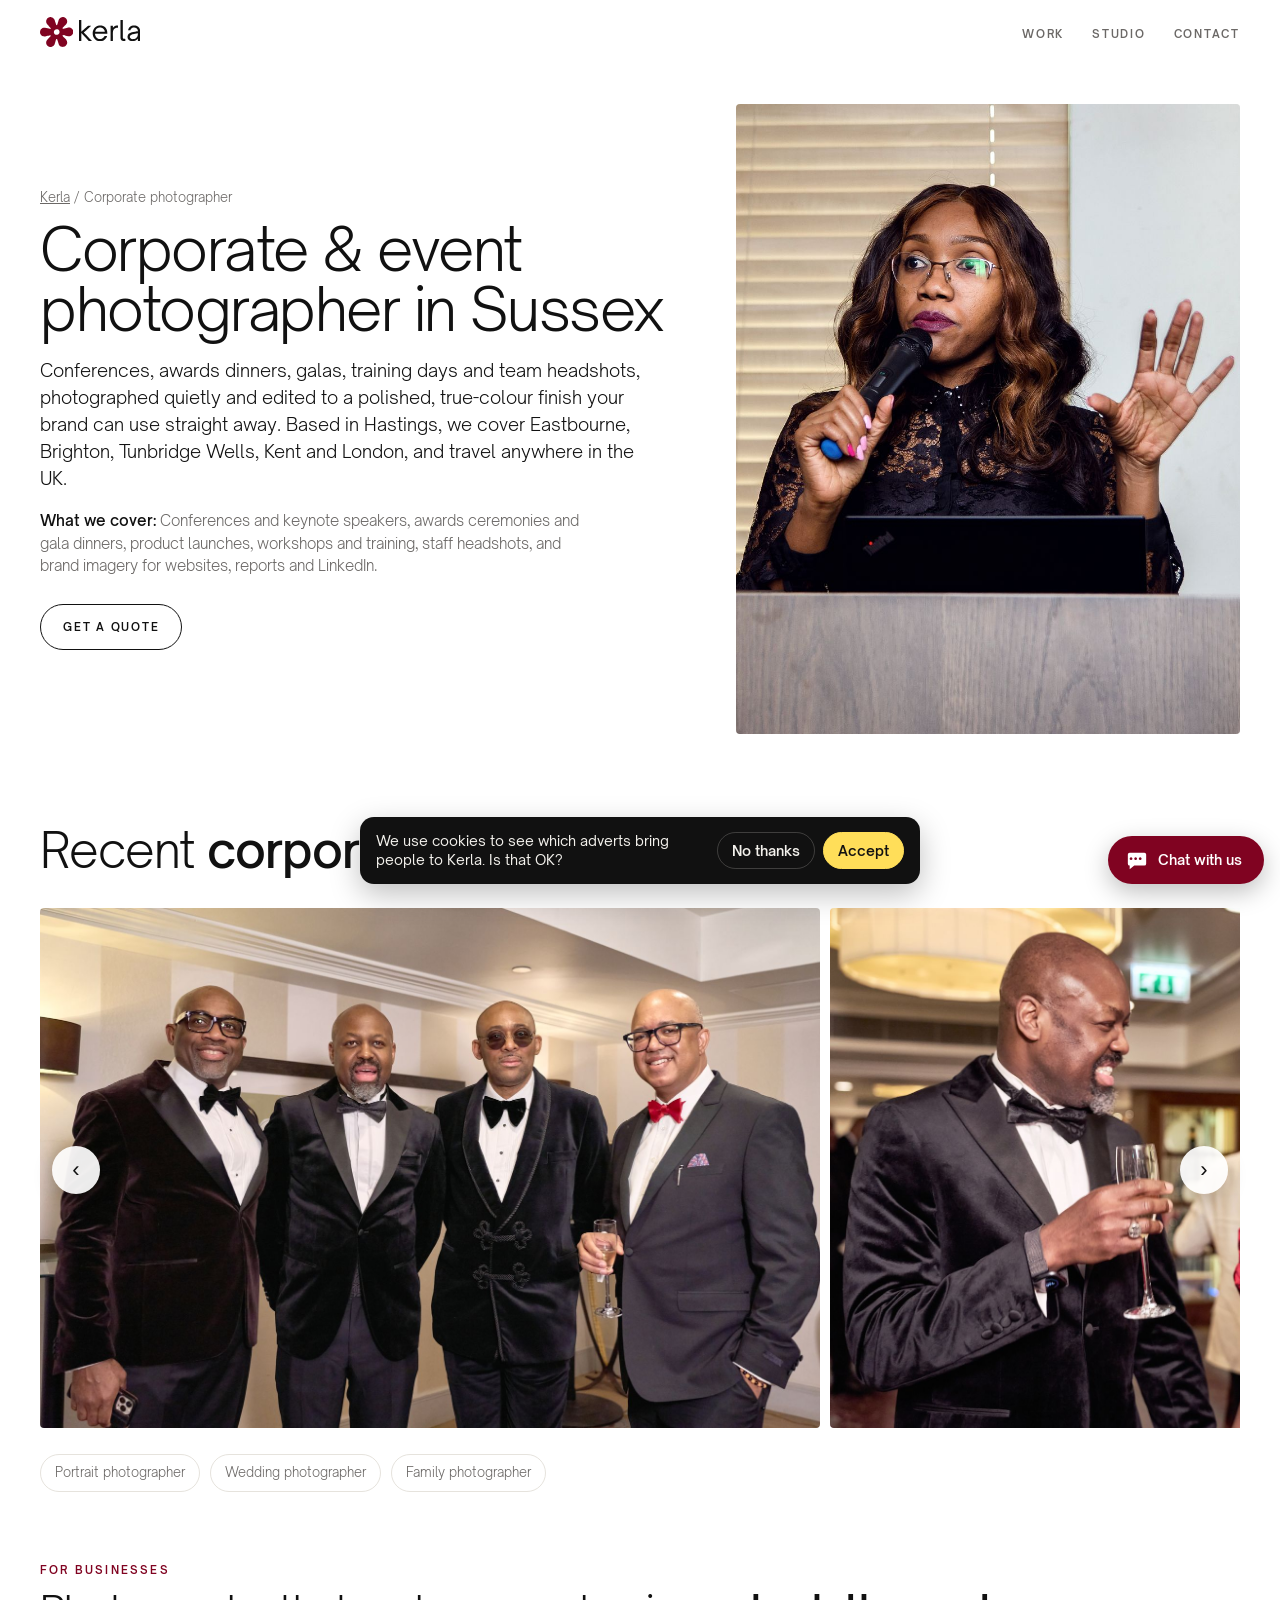
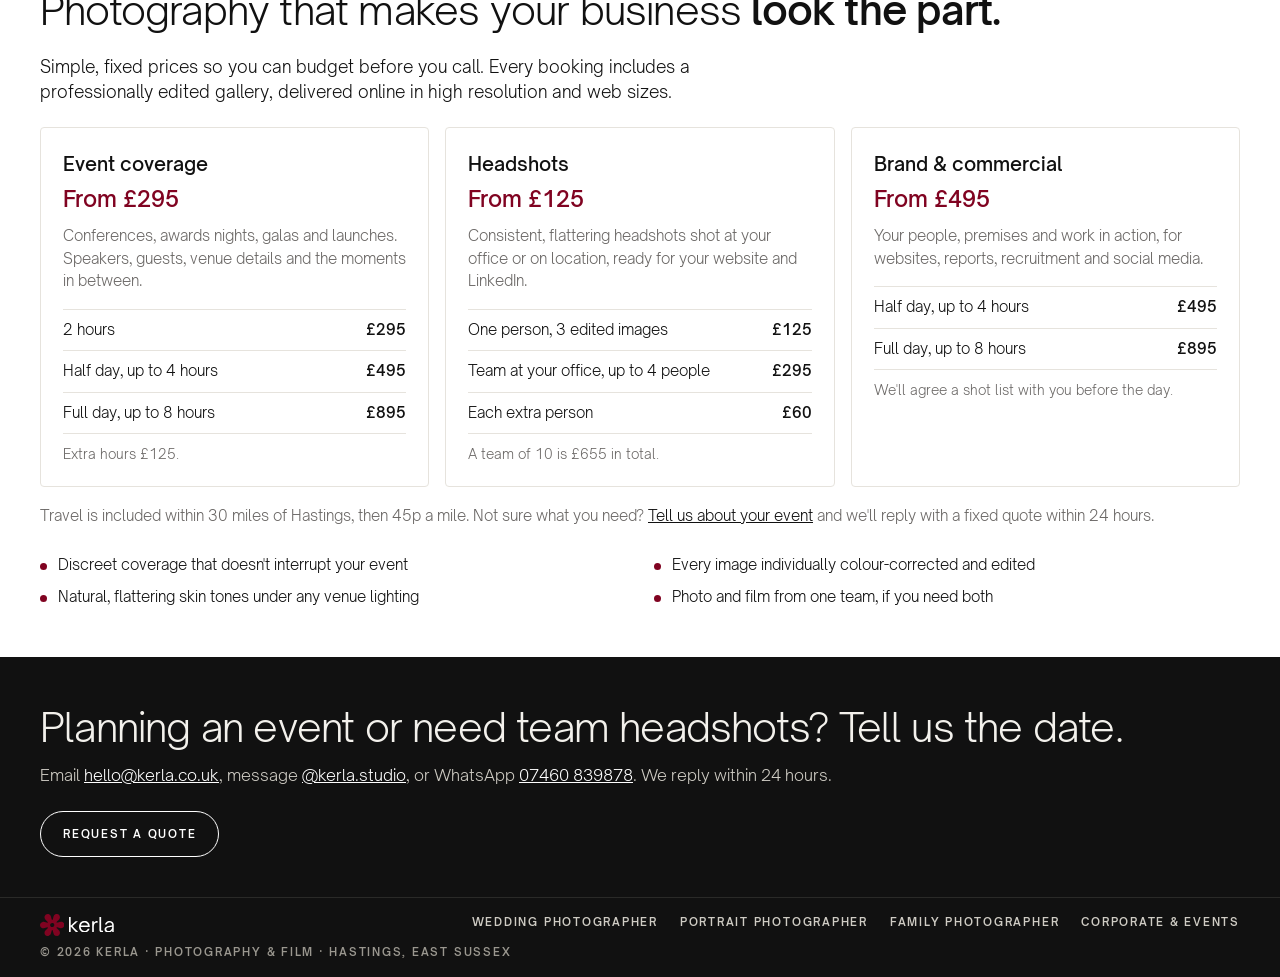
==== corporate-photographer-hastings/index.html @ 30603619 "Corporate pricing: clear tiered prices (events, headshots, brand) based on regional market rates; ch" ====
<!doctype html>
<html lang="en-GB">
<head>
<meta charset="utf-8">
<script src="../assets/track.js?v=3"></script>
<script src="../assets/chat.js?v=4" defer></script>
<meta name="viewport" content="width=device-width,initial-scale=1,viewport-fit=cover">
<title>Corporate &amp; Event Photographer in Hastings, Sussex | Kerla</title>
<meta name="description" content="Corporate and event photography in Hastings and across Sussex, Kent and London: conferences, awards dinners, galas, staff headshots and brand photography, edited to a polished, true-colour finish.">
<link rel="canonical" href="https://kerla.co.uk/corporate-photographer-hastings/">
<link rel="icon" href="../favicon.svg" type="image/svg+xml">
<meta property="og:type" content="website">
<meta property="og:site_name" content="Kerla">
<meta property="og:locale" content="en_GB">
<meta property="og:title" content="Corporate &amp; Event Photographer in Hastings, Sussex | Kerla">
<meta property="og:description" content="Corporate and event photography in Hastings and across Sussex, Kent and London: conferences, awards dinners, galas, staff headshots and brand photography, edited to a polished, true-colour finish.">
<meta property="og:url" content="https://kerla.co.uk/corporate-photographer-hastings/">
<meta property="og:image" content="https://kerla.co.uk/img/corporate-dsc3331.jpg">
<meta name="twitter:card" content="summary_large_image">
<meta name="theme-color" content="#800321">
<link rel="stylesheet" href="../assets/site.css?v=3">
<style>
.svc{padding-block:40px 32px}
.svc .wrap{display:grid;grid-template-columns:minmax(0,1fr) minmax(0,42%);gap:48px;align-items:center}
.svc h1{font-size:clamp(34px,4.6vw,64px);font-weight:300;letter-spacing:-.025em;line-height:1.02;margin:12px 0 18px}
.svc .lead{font-size:18px;max-width:52ch;margin:0 0 18px}
.svc .cover{font-size:15px;color:var(--mute);max-width:56ch;margin:0 0 26px}
.svc .cover b{color:var(--fg);font-weight:500}
.svc .label{color:var(--burgundy)}
.svc .photo{aspect-ratio:4/5;overflow:hidden;border-radius:4px;background:var(--panel)}
.svc .photo img{width:100%;height:100%;object-fit:cover;object-position:50% 25%}
.svc .btn{color:var(--fg)}
.crumbs{font-size:13px;color:var(--mute);margin:0}.crumbs a{color:inherit}
.other{display:flex;gap:10px;flex-wrap:wrap;margin-top:22px}
.other a{font-size:13px;text-decoration:none;border:1px solid var(--rule);border-radius:999px;padding:8px 14px;color:var(--mute)}
.other a:hover{color:var(--fg);border-color:var(--fg)}
.band{background:#111;color:#f3f1ec}
.band .wrap{display:flex;justify-content:space-between;align-items:center;gap:24px;flex-wrap:wrap;padding-block:40px}
.band h2{font-size:clamp(26px,3.4vw,40px);font-weight:300;letter-spacing:-.02em;margin:0}
.band p{margin:6px 0 0;color:#cfccc4}.band a{color:#fff}
.band .btn{color:#fff}.band .btn:hover{background:var(--yellow);color:#111;border-color:var(--yellow)}
.track .ph{cursor:default}
.svc .photo img{object-position:55% 35%}
.offer{padding-block:8px 48px}
.offer .grid{display:grid;grid-template-columns:repeat(3,minmax(0,1fr));gap:16px;margin-top:22px}
.offer .card{border:1px solid var(--rule);border-radius:4px;padding:22px}
.offer .card h3{font-size:19px;font-weight:500;margin:0 0 4px}
.offer .card .from{color:var(--burgundy);font-size:15px;margin:0 0 10px}
.offer .card p{font-size:15px;color:var(--mute);margin:0}
.offer h2{font-size:clamp(26px,3.4vw,40px);font-weight:300;letter-spacing:-.02em;margin:0}
.offer ul.why{margin:26px 0 0;padding:0;list-style:none;display:grid;grid-template-columns:repeat(2,minmax(0,1fr));gap:10px 28px;font-size:15px}
.offer ul.why li{padding-left:18px;position:relative}.offer ul.why li:before{content:"";position:absolute;left:0;top:.6em;width:7px;height:7px;border-radius:50%;background:var(--burgundy)}
 .offer .intro{font-size:17px;max-width:60ch;margin:14px 0 0}
.offer .card{display:flex;flex-direction:column}
.offer .card .from{font-size:22px;font-weight:500}
.offer ul.tiers{list-style:none;margin:16px 0 0;padding:0;border-top:1px solid var(--rule)}
.offer ul.tiers li{display:flex;justify-content:space-between;gap:12px;padding:9px 0;border-bottom:1px solid var(--rule);font-size:15px}
.offer ul.tiers b{font-weight:500;white-space:nowrap}
.offer .card p.note{margin-top:10px;font-size:13.5px}
.offer .travel{font-size:15px;color:var(--mute);margin:18px 0 0}.offer .travel a{color:var(--fg)}
@media (max-width:820px){.offer .grid,.offer ul.why{grid-template-columns:1fr}}
@media (max-width:820px){.svc .wrap{grid-template-columns:1fr;gap:24px}.svc .photo{aspect-ratio:3/2;order:-1}}
</style>
<script type="application/ld+json">{"@context": "https://schema.org", "@graph": [{"@type": "Service", "name": "Corporate and event photography", "serviceType": "Corporate photography", "url": "https://kerla.co.uk/corporate-photographer-hastings/", "description": "Corporate and event photography in Hastings and across Sussex, Kent and London: conferences, awards dinners, galas, staff headshots and brand photography, edited to a polished, true-colour finish.", "provider": {"@type": ["ProfessionalService", "LocalBusiness"], "@id": "https://kerla.co.uk/#business", "name": "Kerla", "url": "https://kerla.co.uk/", "email": "hello@kerla.co.uk", "address": {"@type": "PostalAddress", "addressLocality": "Hastings", "addressRegion": "East Sussex", "addressCountry": "GB"}}, "areaServed": [{"@type": "City", "name": "Hastings"}, {"@type": "City", "name": "Eastbourne"}, {"@type": "City", "name": "Brighton"}, {"@type": "City", "name": "Tunbridge Wells"}, {"@type": "City", "name": "Bexhill-on-Sea"}, {"@type": "City", "name": "Rye"}, {"@type": "City", "name": "Battle"}, {"@type": "City", "name": "Lewes"}, {"@type": "AdministrativeArea", "name": "East Sussex"}, {"@type": "AdministrativeArea", "name": "Kent"}, {"@type": "City", "name": "London"}, {"@type": "Country", "name": "United Kingdom"}], "image": ["https://kerla.co.uk/img/corporate-dsc3331.jpg", "https://kerla.co.uk/img/corporate-dsc00022.jpg", "https://kerla.co.uk/img/corporate-dsc00036.jpg", "https://kerla.co.uk/img/corporate-dsc00040.jpg", "https://kerla.co.uk/img/corporate-dsc00068.jpg", "https://kerla.co.uk/img/corporate-dsc00159.jpg", "https://kerla.co.uk/img/corporate-dsc3415.jpg", "https://kerla.co.uk/img/corporate-dsc3437.jpg", "https://kerla.co.uk/img/corporate-dsc4227.jpg", "https://kerla.co.uk/img/corporate-dsc4281.jpg"], "offers": [{"@type": "Offer", "name": "Professional headshots", "price": "125", "priceCurrency": "GBP"}, {"@type": "Offer", "name": "Event coverage (2 hours)", "price": "295", "priceCurrency": "GBP"}]}, {"@type": "BreadcrumbList", "itemListElement": [{"@type": "ListItem", "position": 1, "name": "Kerla", "item": "https://kerla.co.uk/"}, {"@type": "ListItem", "position": 2, "name": "Corporate photographer", "item": "https://kerla.co.uk/corporate-photographer-hastings/"}]}]}</script>
</head>
<body>
<svg width="0" height="0" style="position:absolute" aria-hidden="true">
  <symbol id="flower" viewBox="470 536 1456 1316"><path fill="currentColor" fill-rule="evenodd" d="M947.6,1844.0C963.2,1842.7 982.3,1839.0 994.5,1834.8C1049.1,1816.1 1091.0,1776.4 1112.0,1723.6C1113.6,1719.5 1127.6,1672.8 1143.0,1619.8C1175.8,1507.2 1175.1,1509.5 1179.1,1504.7C1186.6,1495.6 1201.0,1492.8 1211.6,1498.3C1217.4,1501.2 1220.7,1504.7 1223.3,1510.5C1224.2,1512.7 1238.3,1559.7 1254.4,1615.0C1270.6,1670.3 1285.7,1720.0 1287.9,1725.4C1306.8,1771.6 1344.5,1808.6 1391.8,1827.5C1433.2,1843.9 1481.9,1845.2 1522.9,1830.8C1615.3,1798.4 1668.3,1704.5 1647.4,1610.1C1641.1,1582.0 1627.3,1553.7 1609.2,1532.2C1605.9,1528.2 1570.6,1491.4 1530.8,1450.4C1478.0,1396.0 1457.7,1374.5 1455.7,1370.7C1449.7,1359.5 1453.0,1345.8 1463.5,1337.8C1469.1,1333.6 1476.7,1331.5 1482.7,1332.6C1484.8,1332.9 1530.8,1343.8 1585.0,1356.7C1639.2,1369.5 1688.9,1381.0 1695.5,1382.1C1706.0,1383.9 1710.3,1384.1 1729.5,1383.7C1753.4,1383.1 1762.0,1382.0 1778.5,1376.9C1842.9,1357.2 1892.4,1306.7 1908.9,1243.8C1912.8,1228.9 1913.9,1222.5 1914.9,1207.8C1917.7,1168.8 1907.6,1128.1 1887.2,1095.2C1869.2,1066.2 1841.3,1041.2 1810.8,1026.5C1782.9,1013.1 1747.4,1005.6 1720.4,1007.3C1701.5,1008.6 1686.9,1011.8 1585.9,1037.1C1526.5,1052.0 1480.5,1063.0 1477.9,1063.0C1472.5,1063.0 1465.6,1060.0 1461.2,1055.7C1452.1,1047.0 1450.5,1032.7 1457.4,1022.4C1458.6,1020.7 1473.5,1004.7 1490.5,986.9C1606.0,866.1 1607.3,864.7 1617.7,850.2C1635.0,826.1 1647.4,794.4 1650.9,765.5C1652.3,754.1 1652.3,731.0 1651.0,720.0C1644.6,668.6 1618.5,622.8 1578.6,592.8C1525.2,552.7 1456.4,543.3 1395.0,567.7C1379.1,574.0 1373.4,577.0 1359.0,586.5C1327.5,607.4 1303.6,636.0 1289.1,670.0C1286.8,675.5 1272.5,722.8 1255.2,782.0C1238.7,838.4 1224.5,886.1 1223.8,888.0C1218.8,900.0 1204.6,906.3 1191.5,902.6C1187.2,901.3 1184.6,899.7 1181.1,896.2C1175.4,890.5 1178.8,901.0 1143.6,780.4C1128.5,728.7 1114.8,683.0 1113.2,678.9C1104.9,658.3 1096.8,644.1 1084.0,628.1C1056.6,593.9 1018.7,571.1 974.1,561.9C899.4,546.7 821.9,578.8 778.6,643.0C765.7,662.1 754.7,688.8 749.8,713.0C747.8,723.1 747.5,727.4 747.5,748.0C747.5,768.6 747.8,772.9 749.8,783.0C756.2,814.6 771.1,845.8 790.3,868.0C793.9,872.1 829.3,909.0 869.0,950.0C946.7,1030.1 946.0,1029.3 946.0,1039.6C946.0,1055.2 932.4,1068.4 918.1,1066.7C915.6,1066.4 870.5,1055.9 818.0,1043.5C694.8,1014.3 703.1,1016.0 677.9,1015.3C659.7,1014.8 655.8,1015.0 643.9,1017.0C582.0,1027.2 529.8,1065.9 502.5,1121.7C481.1,1165.3 477.4,1215.8 492.2,1261.9C500.9,1289.0 515.3,1313.0 535.4,1333.8C580.0,1379.9 643.4,1400.0 706.5,1388.0C712.5,1386.8 762.2,1374.7 816.7,1360.9C883.8,1344.1 917.7,1336.0 921.2,1336.0C931.2,1336.0 940.9,1343.2 944.7,1353.3C945.3,1355.1 945.9,1359.3 945.9,1362.6C946.0,1367.5 945.4,1369.8 943.2,1373.9C941.4,1377.4 918.5,1402.0 869.6,1453.1C830.6,1493.9 796.0,1530.3 792.7,1534.0C782.6,1545.5 774.3,1557.9 767.0,1572.5C758.8,1589.1 753.9,1602.8 750.2,1619.9C747.7,1631.7 747.5,1634.1 747.6,1657.0C747.6,1679.7 747.8,1682.4 750.3,1694.1C755.3,1717.8 761.6,1733.8 773.8,1754.4C804.1,1805.3 859.3,1839.3 919.0,1844.0C933.3,1845.1 933.7,1845.1 947.6,1844.0Z M1174.1,1318.9C1126.1,1308.8 1089.4,1271.9 1079.6,1223.7C1073.2,1192.7 1080.1,1159.0 1098.3,1132.0C1109.0,1116.1 1127.8,1099.7 1145.3,1090.9C1191.2,1067.7 1249.1,1076.5 1284.9,1112.1C1306.7,1133.8 1318.1,1157.7 1321.2,1187.8C1322.5,1201.5 1321.3,1215.6 1317.4,1230.0C1305.1,1276.1 1265.7,1311.9 1219.0,1319.5C1205.7,1321.6 1185.9,1321.4 1174.1,1318.9Z"/></symbol>
  <symbol id="lockup-flower" viewBox="426 549 778 701"><path fill="currentColor" fill-rule="evenodd" d="M656.2,1249.4C612.9,1242.4 579.5,1210.0 571.4,1167.3C569.2,1155.2 569.9,1133.8 573.0,1122.5C575.7,1112.6 581.4,1100.2 587.5,1091.1C590.2,1087.0 609.2,1066.4 633.2,1041.3C655.7,1017.8 675.0,997.1 676.1,995.5C681.3,987.2 674.4,974.0 664.8,974.0C663.3,974.0 636.0,980.6 604.3,988.8L546.5,1003.5L528.0,1003.4C510.8,1003.4 508.9,1003.2 500.5,1000.6C470.7,991.6 448.2,972.2 435.4,944.6C423.5,918.6 423.5,886.3 435.5,860.3C449.2,830.6 474.7,810.0 507.9,801.8C514.6,800.1 519.5,799.7 530.0,799.7L543.5,799.7L603.3,813.9C646.9,824.3 664.1,828.0 666.5,827.6C675.7,825.8 681.0,814.3 676.1,806.5C675.1,804.9 656.3,785.0 634.5,762.5C612.6,740.0 592.5,718.6 589.8,715.0C583.4,706.6 575.7,690.8 572.8,680.0C570.8,672.6 570.5,669.2 570.6,654.0C570.6,634.5 571.9,628.0 578.4,613.0C596.3,571.7 643.3,545.6 687.5,552.4C725.4,558.2 755.1,581.7 768.5,616.4C770.4,621.4 778.8,648.9 787.1,677.5C795.4,706.1 802.9,730.8 803.7,732.3C808.1,740.9 822.8,741.1 827.9,732.6C828.9,730.9 836.6,705.9 845.0,677.0C860.9,622.3 863.6,613.8 867.8,605.5C875.3,590.4 891.2,573.4 905.7,564.8C926.2,552.6 948.3,547.6 970.4,549.9C1024.8,555.8 1064.3,601.8 1061.7,656.0C1061.4,662.3 1060.2,671.3 1059.0,676.0C1056.6,686.0 1048.0,704.0 1041.6,712.4C1039.2,715.6 1020.8,735.3 1000.8,756.2C952.4,806.9 954.0,805.1 954.0,810.6C954.0,817.9 957.8,823.3 964.1,825.0C967.5,825.9 974.1,824.5 1025.7,811.6C1057.5,803.6 1087.7,796.6 1092.8,796.0C1126.4,791.9 1163.3,807.6 1183.8,834.9C1215.5,876.9 1211.2,934.7 1173.9,970.5C1159.3,984.5 1144.7,992.6 1125.2,997.6C1116.4,999.9 1114.1,1000.1 1099.5,999.7L1083.5,999.3L1026.1,985.6C983.5,975.4 967.8,972.0 965.2,972.5C960.5,973.4 955.1,978.6 954.0,983.3C952.3,991.1 952.5,991.3 996.3,1036.7C1019.0,1060.1 1039.4,1081.8 1041.7,1084.9C1060.8,1110.0 1066.8,1145.1 1057.4,1175.4C1045.9,1212.1 1016.1,1238.9 977.5,1247.2C974.2,1247.9 965.5,1248.4 958.0,1248.4C946.8,1248.3 942.7,1247.9 934.0,1245.7C901.6,1237.5 875.6,1215.0 863.7,1185.0C862.3,1181.4 853.9,1153.9 845.1,1123.7C836.3,1093.6 828.3,1067.9 827.5,1066.6C822.3,1058.8 807.8,1059.6 803.5,1068.0C802.7,1069.6 794.6,1096.4 785.4,1127.6C768.3,1186.2 765.9,1192.9 757.0,1206.0C742.4,1227.5 717.8,1243.5 691.1,1248.9C681.8,1250.8 666.2,1251.1 656.2,1249.4Z M830.9,964.0C855.8,958.0 874.7,939.2 880.5,914.6C882.4,906.8 882.4,892.2 880.5,884.5C875.4,862.9 858.7,844.6 837.3,837.4C814.9,829.7 788.4,835.3 771.3,851.3C756.8,864.9 749.7,880.9 749.7,900.0C749.6,911.2 751.1,918.0 755.5,927.5C769.0,956.7 799.5,971.5 830.9,964.0Z"/></symbol>
  <symbol id="lockup-text" viewBox="1361 625 1429 494"><path fill="currentColor" fill-rule="evenodd" d="M1829.1,1118.9C1804.2,1116.0 1777.4,1105.9 1755.0,1090.9C1738.7,1080.0 1720.0,1060.3 1708.3,1041.5C1702.9,1033.0 1694.2,1014.0 1690.6,1002.8C1683.6,981.6 1680.9,962.8 1680.8,936.0C1680.7,915.4 1682.1,903.3 1687.1,883.5C1696.8,844.8 1719.5,809.0 1748.5,786.5C1770.8,769.3 1797.8,758.3 1827.5,754.4C1844.8,752.1 1872.1,753.0 1888.5,756.4C1941.1,767.4 1981.3,797.4 2003.8,842.5C2016.2,867.4 2021.5,891.2 2022.7,927.2L2023.3,947.0L1878.7,947.0L1734.0,947.0L1734.6,951.8C1739.5,991.8 1759.9,1029.2 1788.7,1051.0C1820.4,1075.0 1866.7,1078.7 1904.0,1060.0C1924.9,1049.5 1944.7,1029.0 1954.7,1007.3L1958.1,1000.0L1987.1,1000.0L2016.1,1000.0L2015.5,1002.2C2012.2,1013.2 2002.7,1033.1 1995.8,1043.8C1967.0,1087.9 1925.9,1113.4 1874.8,1119.0C1863.6,1120.2 1839.8,1120.1 1829.1,1118.9Z M2584.5,1118.4C2556.4,1114.0 2536.3,1104.5 2519.7,1087.7C2495.7,1063.2 2487.5,1019.1 2500.5,984.4C2509.9,959.3 2533.3,938.6 2567.4,925.0C2581.9,919.3 2605.1,913.9 2670.0,901.4C2706.0,894.5 2735.8,888.5 2736.2,888.1C2737.4,887.0 2735.2,867.2 2733.0,858.4C2723.8,822.5 2692.5,801.0 2649.4,801.0C2620.3,801.0 2595.4,811.7 2578.9,831.3C2572.5,838.9 2565.5,852.0 2563.7,859.8L2562.5,865.0L2535.3,865.0C2512.6,865.0 2508.0,864.8 2508.0,863.6C2508.0,860.1 2513.4,842.2 2516.9,834.1C2531.7,799.7 2558.4,775.1 2595.1,762.1C2643.9,744.7 2707.0,752.6 2743.8,780.7C2767.3,798.6 2781.5,824.0 2788.1,860.0L2790.4,872.5L2790.8,993.2L2791.1,1114.0L2764.1,1114.0L2737.0,1114.0L2736.8,1086.3L2736.5,1058.7L2729.2,1067.8C2713.9,1087.0 2693.1,1102.4 2671.5,1110.5C2662.1,1114.1 2646.5,1117.6 2634.8,1118.9C2621.6,1120.4 2595.5,1120.1 2584.5,1118.4Z M1361.0,869.5L1361.0,625.0L1388.0,625.0L1415.0,625.0L1415.0,762.6C1415.0,848.3 1415.4,900.0 1415.9,899.8C1416.5,899.6 1442.7,876.1 1474.2,847.4C1505.7,818.7 1540.5,787.1 1551.5,777.2L1571.5,759.0L1608.8,759.0C1629.4,759.0 1646.0,759.4 1645.8,759.8C1645.7,760.3 1617.4,785.8 1583.0,816.6C1488.6,901.0 1474.0,914.3 1474.0,915.1C1474.0,915.5 1484.7,927.0 1497.8,940.7C1510.8,954.3 1550.0,995.5 1584.9,1032.0C1619.8,1068.6 1651.7,1102.0 1655.9,1106.2L1663.5,1114.0L1626.0,1113.9L1588.5,1113.9L1546.0,1068.3C1522.6,1043.2 1483.7,1001.5 1459.5,975.6L1415.5,928.6L1415.2,1021.3L1415.0,1114.0L1388.0,1114.0L1361.0,1114.0L1361.0,869.5Z M2099.0,936.5L2099.0,759.0L2126.0,759.0L2153.0,759.0L2153.0,783.0L2153.0,806.9L2165.2,794.7C2186.8,773.0 2207.7,761.4 2235.0,755.9C2240.2,754.9 2250.7,753.7 2258.2,753.3L2272.0,752.7L2272.0,779.8L2272.0,807.0L2259.8,807.0C2245.2,807.0 2229.2,809.0 2219.5,812.1C2190.5,821.1 2169.4,843.6 2159.6,876.0C2153.5,896.3 2153.6,893.7 2153.3,1008.8L2152.9,1114.0L2126.0,1114.0L2099.0,1114.0L2099.0,936.5Z M2399.0,1113.3C2376.9,1111.2 2363.3,1106.1 2352.1,1095.6C2342.5,1086.5 2336.7,1075.0 2332.7,1057.1C2330.6,1047.5 2330.6,1047.3 2330.3,836.2L2330.0,625.0L2357.5,625.0L2385.0,625.0L2385.2,832.8C2385.5,1036.6 2385.5,1040.6 2387.5,1046.0C2388.8,1049.6 2391.1,1053.1 2394.1,1056.2C2400.9,1063.0 2408.0,1065.0 2428.2,1065.7L2444.0,1066.3L2444.0,1090.1L2444.0,1114.0L2423.2,1113.8C2411.8,1113.8 2400.9,1113.5 2399.0,1113.3Z M2638.5,1070.5C2651.5,1068.4 2661.2,1065.5 2670.4,1060.9C2705.6,1043.3 2725.7,1017.0 2733.4,978.5C2735.7,967.0 2737.0,954.0 2737.0,942.7C2737.0,933.8 2736.8,932.9 2735.2,933.4C2734.3,933.7 2706.1,939.3 2672.5,946.0C2630.0,954.4 2607.7,959.2 2599.0,962.0C2564.8,973.0 2549.0,990.7 2549.0,1018.3C2549.0,1042.0 2563.3,1060.1 2588.5,1068.4C2599.8,1072.1 2623.0,1073.1 2638.5,1070.5Z M1963.7,892.2C1960.4,852.8 1929.2,817.4 1887.5,805.6C1873.8,801.8 1863.6,800.7 1847.1,801.3C1823.3,802.2 1806.2,807.4 1788.0,819.5C1763.8,835.5 1747.2,861.2 1740.6,892.8L1739.2,899.0L1851.8,899.0L1964.3,899.0L1963.7,892.2Z"/></symbol>
</svg>
<header class="nav">
  <div class="wrap">
    <a class="wordmark" href="../" aria-label="Kerla home"><span class="mark"><svg class="lk-flower" aria-hidden="true"><use href="#lockup-flower"/></svg><svg class="lk-text" role="img" aria-label="kerla"><use href="#lockup-text"/></svg></span></a>
    <ul>
      <li><a href="../#work">Work</a></li>
      <li><a href="../#studio">Studio</a></li>
      <li><a href="../#contact">Contact</a></li>
    </ul>
  </div>
</header>
<main>
<section class="svc">
  <div class="wrap">
    <div>
      <p class="crumbs"><a href="../">Kerla</a> / Corporate photographer</p>
      <h1>Corporate &amp; event photographer in Sussex</h1>
      <p class="lead">Conferences, awards dinners, galas, training days and team headshots, photographed quietly and edited to a polished, true-colour finish your brand can use straight away. Based in Hastings, we cover Eastbourne, Brighton, Tunbridge Wells, Kent and London, and travel anywhere in the UK.</p>
      <p class="cover"><b>What we cover:</b> Conferences and keynote speakers, awards ceremonies and gala dinners, product launches, workshops and training, staff headshots, and brand imagery for websites, reports and LinkedIn.</p>
      <a class="btn" href="../?shoot=corporate#contact">Get a quote</a>
    </div>
    <div class="photo"><img src="../img/corporate-dsc3331.jpg" alt="A speaker addressing a conference from the lectern" fetchpriority="high" draggable="false"></div>
  </div>
</section>
<section class="work" aria-label="Recent corporate work">
  <div class="wrap">
    <div class="work-head"><h2>Recent <b>corporate work</b></h2></div>
    <div class="strip">
      <div class="track" id="track" tabindex="0">
        <div class="ph"><img src="../img/corporate-dsc00022.jpg" alt="Four guests in black tie at an awards dinner" loading="eager" decoding="async" draggable="false"></div>
        <div class="ph"><img src="../img/corporate-dsc00036.jpg" alt="Guests in conversation over champagne at a gala reception" loading="eager" decoding="async" draggable="false"></div>
        <div class="ph"><img src="../img/corporate-dsc00040.jpg" alt="Two guests in evening wear at a gala dinner" loading="eager" decoding="async" draggable="false"></div>
        <div class="ph"><img src="../img/corporate-dsc00068.jpg" alt="A group portrait of guests at a black-tie dinner" loading="lazy" decoding="async" draggable="false"></div>
        <div class="ph"><img src="../img/corporate-dsc00159.jpg" alt="Guests laughing during the speeches at a gala dinner" loading="lazy" decoding="async" draggable="false"></div>
        <div class="ph"><img src="../img/corporate-dsc3415.jpg" alt="A presenter mid-talk in front of the slides at a conference" loading="lazy" decoding="async" draggable="false"></div>
        <div class="ph"><img src="../img/corporate-dsc3437.jpg" alt="A presenter pointing to the projected slides" loading="lazy" decoding="async" draggable="false"></div>
        <div class="ph"><img src="../img/corporate-dsc4227.jpg" alt="A trainer speaking during a workshop session" loading="lazy" decoding="async" draggable="false"></div>
        <div class="ph"><img src="../img/corporate-dsc4281.jpg" alt="A trainer presenting audit levels at a workshop" loading="lazy" decoding="async" draggable="false"></div>
        <div class="ph"><img src="../img/corporate-dsc3331.jpg" alt="A speaker addressing a conference from the lectern" loading="lazy" decoding="async" draggable="false"></div>
      </div>
      <div class="arrows"><button type="button" id="prev" aria-label="Previous">‹</button><button type="button" id="next" aria-label="Next">›</button></div>
    </div>
    <div class="other"><a href="../portrait-photographer-hastings/">Portrait photographer</a><a href="../wedding-photographer-hastings/">Wedding photographer</a><a href="../family-photographer-hastings/">Family photographer</a></div>
  </div>
</section>
<section class="offer" aria-label="Corporate services and prices">
  <div class="wrap">
    <span class="label" style="color:var(--burgundy)">For businesses</span>
    <h2>Photography that makes your business <b>look the part.</b></h2>
    <p class="intro">Simple, fixed prices so you can budget before you call. Every booking includes a professionally edited gallery, delivered online in high resolution and web sizes.</p>
    <div class="grid">
      <div class="card">
        <h3>Event coverage</h3><p class="from">From £295</p>
        <p>Conferences, awards nights, galas and launches. Speakers, guests, venue details and the moments in between.</p>
        <ul class="tiers"><li><span>2 hours</span><b>£295</b></li><li><span>Half day, up to 4 hours</span><b>£495</b></li><li><span>Full day, up to 8 hours</span><b>£895</b></li></ul>
        <p class="note">Extra hours £125.</p>
      </div>
      <div class="card">
        <h3>Headshots</h3><p class="from">From £125</p>
        <p>Consistent, flattering headshots shot at your office or on location, ready for your website and LinkedIn.</p>
        <ul class="tiers"><li><span>One person, 3 edited images</span><b>£125</b></li><li><span>Team at your office, up to 4 people</span><b>£295</b></li><li><span>Each extra person</span><b>£60</b></li></ul>
        <p class="note">A team of 10 is £655 in total.</p>
      </div>
      <div class="card">
        <h3>Brand &amp; commercial</h3><p class="from">From £495</p>
        <p>Your people, premises and work in action, for websites, reports, recruitment and social media.</p>
        <ul class="tiers"><li><span>Half day, up to 4 hours</span><b>£495</b></li><li><span>Full day, up to 8 hours</span><b>£895</b></li></ul>
        <p class="note">We'll agree a shot list with you before the day.</p>
      </div>
    </div>
    <p class="travel">Travel is included within 30 miles of Hastings, then 45p a mile. Not sure what you need? <a href="../?shoot=corporate#contact">Tell us about your event</a> and we'll reply with a fixed quote within 24 hours.</p>
    <ul class="why">
      <li>Discreet coverage that doesn't interrupt your event</li>
      <li>Every image individually colour-corrected and edited</li>
      <li>Natural, flattering skin tones under any venue lighting</li>
      <li>Photo and film from one team, if you need both</li>
    </ul>
  </div>
</section>
<section class="band">
  <div class="wrap">
    <div><h2>Planning an event or need team headshots? Tell us the date.</h2><p>Email <a href="mailto:hello@kerla.co.uk">hello@kerla.co.uk</a>, message <a href="https://instagram.com/kerla.studio" target="_blank" rel="noopener">@kerla.studio</a>, or WhatsApp <a href="https://wa.me/447460839878" target="_blank" rel="noopener">07460 839878</a>. We reply within 24 hours.</p></div>
    <a class="btn" href="../?shoot=corporate#contact">Request a quote</a>
  </div>
</section>
</main>
<footer class="foot">
  <div class="wrap"><a class="wordmark" href="../" aria-label="Kerla home"><span class="mark"><svg class="lk-flower" aria-hidden="true"><use href="#lockup-flower"/></svg><svg class="lk-text" role="img" aria-label="kerla"><use href="#lockup-text"/></svg></span></a><nav class="foot-links" aria-label="Services"><a href="../wedding-photographer-hastings/">Wedding photographer</a><a href="../corporate-photographer-hastings/">Portrait photographer</a><a href="../family-photographer-hastings/">Family photographer</a><a href="../corporate-photographer-hastings/">Corporate &amp; events</a></nav><span>© 2026 Kerla · Photography &amp; film · Hastings, East Sussex</span></div>
</footer>
<script>
const isImg=t=>t&&(t.tagName==="IMG"||(t.closest&&t.closest(".ph,.photo")));
document.addEventListener("contextmenu",e=>{if(isImg(e.target))e.preventDefault()});
document.addEventListener("dragstart",e=>{if(e.target.tagName==="IMG")e.preventDefault()});
document.querySelectorAll("img").forEach(i=>i.setAttribute("draggable","false"));
const track=document.getElementById("track");
document.getElementById("next").onclick=()=>{const m=track.scrollWidth-track.clientWidth;track.scrollTo({left:track.scrollLeft>=m-4?0:track.scrollLeft+track.clientWidth*.7,behavior:"smooth"})};
document.getElementById("prev").onclick=()=>{track.scrollBy({left:-track.clientWidth*.7,behavior:"smooth"})};
const nav=document.querySelector(".nav");addEventListener("scroll",()=>nav.classList.toggle("tight",scrollY>40),{passive:true});
</script>
</body>
</html>
---- assets/site.css ----
@font-face{font-family:"Open Sauce One";font-style:normal;font-weight:300;font-display:swap;src:url([data-uri]) format("woff2")}
@font-face{font-family:"Open Sauce One";font-style:normal;font-weight:400;font-display:swap;src:url([data-uri]) format("woff2")}
@font-face{font-family:"Open Sauce One";font-style:normal;font-weight:500;font-display:swap;src:url([data-uri]) format("woff2")}
@font-face{font-family:"Open Sauce One";font-style:normal;font-weight:600;font-display:swap;src:url([data-uri]) format("woff2")}
/* Layout: four short screens — a full-bleed hero slider, a filmstrip work slider with category tabs,
   a yellow studio band, a burgundy contact band. Brand: lowercase kerla wordmark with the flower mark,
   burgundy #800321 + butter yellow #FFDE59 from the business card; Open Sauce One is embedded for all text. */
:root{
  --bg:#ffffff; --fg:#111111; --mute:#6b6866; --rule:#e6e3dd;
  --burgundy:#800321; --burgundy-ink:#fbeef0; --yellow:#ffde59; --yellow-ink:#111111;
  --panel:#f6f4ef;
  --sans:"Open Sauce One","Open Sauce","Helvetica Neue",Arial,sans-serif;
  --wide:"Open Sauce One","Helvetica Neue",Arial,sans-serif;
}
@media (prefers-color-scheme:dark){:root:not([data-theme="light"]){--bg:#111110;--fg:#f3f1ec;--mute:#a09c95;--rule:#2a2927;--panel:#1a1917;--burgundy:#6e0a22;color-scheme:dark}}
:root[data-theme="dark"]{--bg:#111110;--fg:#f3f1ec;--mute:#a09c95;--rule:#2a2927;--panel:#1a1917;--burgundy:#6e0a22;color-scheme:dark}
*{box-sizing:border-box}
html{scroll-behavior:smooth}
@media (prefers-reduced-motion:reduce){html{scroll-behavior:auto}*,*::before,*::after{animation:none!important;transition:none!important}}
body{margin:0;background:var(--bg);color:var(--fg);font-family:var(--sans);font-size:16px;line-height:1.5;font-weight:300;-webkit-font-smoothing:antialiased}
img{max-width:100%;display:block}
a{color:inherit}
h1,h2,h3{margin:0;font-weight:400;text-wrap:balance}
.wrap{max-width:1240px;margin:0 auto;padding-left:max(20px,env(safe-area-inset-left,0px));padding-right:max(20px,env(safe-area-inset-right,0px))}
.label{font-family:var(--wide);font-size:11px;letter-spacing:.2em;text-transform:uppercase;font-weight:600}
.btn{display:inline-flex;align-items:center;gap:10px;font-family:var(--wide);font-size:11px;letter-spacing:.16em;text-transform:uppercase;font-weight:600;text-decoration:none;padding:14px 22px;border:1px solid currentColor;border-radius:999px;transition:background .25s,color .25s,border-color .25s}
.btn:hover{background:var(--fg);color:var(--bg);border-color:var(--fg)}
:focus-visible{outline:2px solid var(--burgundy);outline-offset:3px}
.flower{width:1em;height:1em;flex:none}

/* nav */
.nav{position:sticky;top:env(safe-area-inset-top,0px);z-index:20;background:color-mix(in srgb,var(--bg) 86%,transparent);backdrop-filter:blur(12px);-webkit-backdrop-filter:blur(12px)}
.nav .wrap{display:flex;align-items:center;justify-content:space-between;gap:16px;height:64px;transition:height .35s ease}
.nav.tight .wrap{height:52px}
.nav.tight .wordmark{--lk:24px}
.nav{transition:box-shadow .35s}
.nav.tight{box-shadow:0 1px 0 var(--rule)}
.wordmark{display:inline-flex;align-items:center;text-decoration:none;line-height:0;color:var(--fg);--lk:30px}
.wordmark .mark{display:inline-flex;align-items:center;gap:calc(var(--lk)*.2)}
.wordmark .lk-flower{height:var(--lk);width:calc(var(--lk)*778/701);color:var(--burgundy);transform-origin:50% 50%;display:block}
.wordmark .lk-text{height:calc(var(--lk)*.705);width:calc(var(--lk)*.705*1429/494);position:relative;top:calc(var(--lk)*-.04);display:block}
.wordmark:hover .lk-flower{animation:spin 1.6s cubic-bezier(.65,0,.35,1) 1}
body.intro .nav .lk-flower{animation:spin-in 2.5s cubic-bezier(.22,.9,.3,1) both}
@keyframes spin{to{transform:rotate(360deg)}}
@keyframes spin-in{from{transform:rotate(-720deg) scale(.4);opacity:0}60%{opacity:1}to{transform:rotate(0) scale(1);opacity:1}}
.nav ul{list-style:none;margin:0;padding:0;display:flex;gap:28px}
.nav li a{font-family:var(--wide);font-size:11px;letter-spacing:.16em;text-transform:uppercase;font-weight:600;text-decoration:none;color:var(--mute);transition:color .2s}
.nav li a:hover{color:var(--burgundy)}
@media (max-width:560px){.nav ul{gap:16px}}

/* hero slider */
.hero{position:relative;height:min(82svh,760px);min-height:460px;overflow:hidden;background:#111;color:#fff}
.hero .slide{position:absolute;inset:0;opacity:0;transition:opacity 1.4s ease}
.hero .slide img{width:100%;height:100%;object-fit:cover;object-position:50% 14%;transform:scale(1.06)}
.hero .slide.on{opacity:1}
.hero .slide.on img{animation:kb 7.5s ease-out forwards}
@keyframes kb{from{transform:scale(1.06)}to{transform:scale(1)}}
.hero::after{content:"";position:absolute;inset:0;background:linear-gradient(to top,rgba(0,0,0,.62),rgba(0,0,0,.08) 55%,rgba(0,0,0,.18))}
.hero .wrap{position:relative;z-index:2;height:100%;display:flex;flex-direction:column;justify-content:flex-end;padding-bottom:44px}
.hero .label{color:var(--yellow)}
.hero .rise{opacity:1;transform:none}
body.intro .hero .rise{animation:rise .9s cubic-bezier(.2,.8,.2,1) both;animation-delay:var(--d,0s)}
@keyframes rise{from{opacity:0;transform:translateY(28px)}to{opacity:1;transform:none}}
.hero .tagline{font-size:clamp(40px,7.4vw,96px);font-weight:300;letter-spacing:-.025em;line-height:.98;margin:14px 0 22px;max-width:14ch}
.hero .tagline b{font-weight:500}
.hero-row{display:flex;justify-content:space-between;align-items:flex-end;gap:24px;flex-wrap:wrap}
.hero p{margin:0;max-width:44ch;font-size:17px;color:#eee}
.dots{display:flex;gap:8px}
.dots button{width:28px;height:3px;border:0;padding:0;background:rgba(255,255,255,.35);cursor:pointer;border-radius:2px;transition:background .3s}
.dots button{position:relative;overflow:hidden}
.dots button::after{content:"";position:absolute;inset:0;background:var(--yellow);transform:scaleX(0);transform-origin:left}
.dots button[aria-current="true"]::after{animation:fill 6.5s linear forwards}
@keyframes fill{to{transform:scaleX(1)}}
.hero .btn{color:#fff}
.hero .btn:hover{background:var(--yellow);color:#111;border-color:var(--yellow)}

/* scroll reveals (JS adds .js; without it everything is simply visible) */
.js .reveal{opacity:0;transform:translateY(24px);transition:opacity .8s cubic-bezier(.2,.8,.2,1),transform .8s cubic-bezier(.2,.8,.2,1)}
.js .reveal.in{opacity:1;transform:none}
.js .services li{opacity:0;transform:translateY(10px);transition:opacity .6s ease,transform .6s ease}
.js .services li .flower{transform:scale(0) rotate(-90deg);transition:transform .7s cubic-bezier(.34,1.56,.64,1)}
.js .services.in li{opacity:1;transform:none}
.js .services.in li .flower{transform:none}
.js .services.in li:nth-child(1){transition-delay:.05s}.js .services.in li:nth-child(2){transition-delay:.12s}.js .services.in li:nth-child(3){transition-delay:.19s}.js .services.in li:nth-child(4){transition-delay:.26s}.js .services.in li:nth-child(5){transition-delay:.33s}.js .services.in li:nth-child(6){transition-delay:.4s}
.js .services.in li:nth-child(1) .flower{transition-delay:.15s}.js .services.in li:nth-child(2) .flower{transition-delay:.22s}.js .services.in li:nth-child(3) .flower{transition-delay:.29s}.js .services.in li:nth-child(4) .flower{transition-delay:.36s}.js .services.in li:nth-child(5) .flower{transition-delay:.43s}.js .services.in li:nth-child(6) .flower{transition-delay:.5s}
.js .studio .photo img{transform:scale(1.08);transition:transform 1.6s cubic-bezier(.2,.8,.2,1)}
.js .studio.in .photo img{transform:none}
h2 .ul{position:relative;display:inline-block}
h2 .ul::after{content:"";position:absolute;left:0;right:0;bottom:.04em;height:.08em;background:var(--yellow);transform:scaleX(0);transform-origin:left;transition:transform .9s cubic-bezier(.2,.8,.2,1) .35s}
.reveal.in h2 .ul::after,.in h2 .ul::after{transform:scaleX(1)}
.btn{position:relative;overflow:hidden;isolation:isolate}
.btn::before{content:"";position:absolute;inset:0;background:currentColor;opacity:.12;transform:translateX(-101%);transition:transform .45s cubic-bezier(.2,.8,.2,1);z-index:-1}
.btn:hover::before{transform:none}
/* hero: split layout on wide screens so portrait photos are not cropped */
@media (min-width:860px){
  .hero{display:grid;grid-template-columns:minmax(0,1fr) minmax(0,46%);background:var(--bg);color:var(--fg);height:min(82svh,760px);min-height:520px}
  .hero::after{display:none}
  .hero-media{position:relative;overflow:hidden;background:#111;grid-column:2;grid-row:1;height:100%}
  .hero-media .slide img{object-position:50% 20%}
  .hero .wrap{grid-column:1;grid-row:1;width:100%;max-width:none;margin:0;padding-left:max(20px,env(safe-area-inset-left,0px),calc((100vw - 1240px)/2 + 20px));padding-right:40px;padding-bottom:0;justify-content:center;gap:0}
  .hero .label{color:var(--burgundy)}
  .hero .tagline{font-size:clamp(44px,5.2vw,84px);max-width:12ch;margin:14px 0 26px}
  .hero p{color:var(--mute)}
  .hero-row{flex-direction:column;align-items:flex-start;gap:26px}
  .hero .btn{color:var(--fg)}
  .hero .btn:hover{background:var(--fg);color:var(--bg);border-color:var(--fg)}
  .dots button{background:var(--rule)}
  .dots button::after{background:var(--burgundy)}
}
@media (max-width:859px){
  .hero-media{position:absolute;inset:0}
}
/* image protection: no drag, no long-press save, no selection */
img{-webkit-user-drag:none;user-drag:none;-webkit-user-select:none;user-select:none;-webkit-touch-callout:none}
.hero-media img,.studio .photo img,.track .ph img{pointer-events:none}
.lb-stage img{-webkit-touch-callout:none}
/* work filmstrip */
.work{padding-block:48px 56px}
.work-head{display:flex;align-items:flex-end;justify-content:space-between;gap:20px;flex-wrap:wrap;margin-bottom:22px}
.work-head h2{font-size:clamp(30px,4vw,48px);font-weight:300;letter-spacing:-.02em}
.work-head h2 b{font-weight:500}
.tabs{display:flex;gap:6px;flex-wrap:wrap}
.tabs button{font-family:var(--wide);font-size:11px;letter-spacing:.16em;text-transform:uppercase;font-weight:600;background:none;border:1px solid var(--rule);color:var(--mute);border-radius:999px;padding:10px 16px;cursor:pointer;transition:all .25s}
.tabs button:hover{color:var(--fg);border-color:var(--fg)}
.tabs button[aria-selected="true"]{background:var(--burgundy);border-color:var(--burgundy);color:#fff}
.strip{position:relative}
.track{display:flex;gap:10px;overflow-x:auto;scroll-snap-type:x mandatory;scrollbar-width:none;-ms-overflow-style:none;padding-bottom:4px;cursor:grab}
.track::-webkit-scrollbar{display:none}
.track.drag{cursor:grabbing;scroll-snap-type:none}
.track .ph{flex:none;height:min(58vh,520px);scroll-snap-align:start;overflow:hidden;background:var(--panel);border:0;padding:0;cursor:zoom-in;border-radius:4px;animation:fadein .6s ease both}
.track .ph img{height:100%;width:auto;display:block;transition:transform 1.2s ease}
.track .ph:hover img{transform:scale(1.04)}
@keyframes fadein{from{opacity:0;transform:translateX(16px)}to{opacity:1;transform:none}}
@media (max-width:640px){.track .ph{height:min(62vh,440px)}}
.arrows{position:absolute;inset:0;pointer-events:none;display:flex;justify-content:space-between;align-items:center}
.arrows button{pointer-events:auto;width:48px;height:48px;border-radius:50%;border:0;background:rgba(255,255,255,.92);color:#111;font-size:22px;line-height:1;cursor:pointer;margin:0 12px;box-shadow:0 6px 20px rgba(0,0,0,.18);transition:transform .2s,background .2s;display:grid;place-items:center}
.arrows button:hover{background:var(--yellow);transform:scale(1.06)}
.progress{height:2px;background:var(--rule);margin-top:18px;position:relative;overflow:hidden;border-radius:2px}
.progress i{position:absolute;left:0;top:0;bottom:0;background:var(--burgundy);width:0;transition:width .3s ease}

/* studio band */
.studio{background:var(--yellow);color:var(--yellow-ink)}
.studio .wrap{display:grid;grid-template-columns:1fr 1fr;gap:48px;align-items:center;padding-block:56px}
.studio .photo{aspect-ratio:4/3;overflow:hidden;border-radius:4px;max-width:100%;background:#e9c94a}
.studio .photo img{width:100%;height:100%;object-fit:cover}
.studio h2{font-size:clamp(30px,4vw,52px);font-weight:300;letter-spacing:-.02em;margin:10px 0 16px}
.studio h2 b{font-weight:500}
.studio p{margin:0 0 22px;max-width:56ch;font-size:17px}
.services{list-style:none;margin:0;padding:0;display:grid;grid-template-columns:repeat(3,1fr);gap:14px 24px;border-top:1px solid rgba(0,0,0,.14);padding-top:22px}
.services li{display:flex;gap:10px;align-items:baseline;font-size:16px;font-weight:400;min-width:0}
.services .flower{color:var(--burgundy);font-size:.7em;position:relative;top:.05em}
@media (max-width:860px){.studio .wrap{grid-template-columns:1fr;gap:28px}.studio .photo{aspect-ratio:3/2}.services{grid-template-columns:1fr 1fr}}
@media (max-width:460px){.services{grid-template-columns:1fr}}

/* contact band */
.contact{background:#111;color:#f3f1ec}
.contact .wrap{display:grid;grid-template-columns:1fr 1fr;gap:48px;padding-block:60px;align-items:start}
.contact .label{color:var(--yellow)}
.contact h2{font-size:clamp(40px,6vw,80px);font-weight:300;letter-spacing:-.03em;line-height:1;margin:12px 0 24px}
.contact h2 b{font-weight:500}
.contact p{margin:0;max-width:40ch;font-size:17px;color:#cfccc4}
.links{display:grid;gap:16px;margin-top:28px}
.links a,.links span{font-size:clamp(20px,2.6vw,30px);font-weight:400;text-decoration:none;display:inline-flex;align-items:center;gap:14px;flex-wrap:wrap}
.links a:hover{color:var(--yellow)}
.links small{font-family:var(--wide);font-size:11px;letter-spacing:.16em;text-transform:uppercase;font-weight:600;color:#8d8a82;display:block;margin-bottom:4px}
.copy{background:none;border:1px solid #444;color:#cfccc4;font-family:var(--wide);font-size:10px;letter-spacing:.14em;text-transform:uppercase;font-weight:600;padding:6px 10px;border-radius:999px;cursor:pointer}
.copy:hover{background:var(--yellow);color:#111;border-color:var(--yellow)}
.contact form{display:grid;gap:14px}
.contact label{display:grid;gap:6px;font-family:var(--wide);font-size:11px;letter-spacing:.16em;text-transform:uppercase;font-weight:600;color:#8d8a82}
.contact input,.contact select,.contact textarea{width:100%;background:rgba(255,255,255,.06);border:1px solid #3a3a37;color:#fff;font:inherit;font-size:16px;padding:12px 14px;border-radius:6px}
.contact textarea{min-height:92px;resize:vertical}
.contact input:focus,.contact select:focus,.contact textarea:focus{outline:none;border-color:var(--yellow);background:rgba(255,255,255,.1)}
.contact select option{color:#111}
.contact .btn{color:#fff;justify-self:start;background:none;cursor:pointer;font:inherit;font-family:var(--wide);font-size:10px;font-weight:700;letter-spacing:.2em}
.contact .btn:hover{background:var(--yellow);color:#111;border-color:var(--yellow)}
.contact .note{font-size:14px;color:#8d8a82;margin-top:4px}
.thanks{font-size:18px;line-height:1.5;max-width:40ch}
.thanks .copy{margin-top:14px}
@media (max-width:860px){.contact .wrap{grid-template-columns:1fr;gap:36px}}
.foot{background:#111;color:#9a978f;border-top:1px solid #2a2a28}
.foot .wrap{display:flex;justify-content:space-between;flex-wrap:wrap;gap:8px 24px;padding-block:16px;font-family:var(--wide);font-size:11px;letter-spacing:.16em;text-transform:uppercase;font-weight:600}
.foot .wordmark{color:#fff;--lk:22px}

/* lightbox */
.lb{position:fixed;inset:0;z-index:50;background:rgba(8,8,8,.94);display:grid;grid-template-rows:auto 1fr;padding:max(12px,env(safe-area-inset-top,0px)) max(16px,env(safe-area-inset-right,0px)) max(16px,env(safe-area-inset-bottom,0px)) max(16px,env(safe-area-inset-left,0px));color:#fff}
.lb[hidden]{display:none}
.lb-top{display:flex;justify-content:space-between;align-items:center;min-height:40px}
.lb-top .label{color:#9a978f;font-weight:400}
.lb button{background:none;border:0;color:inherit;font-family:var(--wide);font-size:11px;letter-spacing:.16em;text-transform:uppercase;font-weight:600;cursor:pointer;padding:8px 0}
.lb-stage{position:relative;min-height:0;display:flex;align-items:center;justify-content:center}
.lb-stage img{max-width:100%;max-height:100%;width:auto;height:auto;object-fit:contain;box-shadow:0 30px 80px rgba(0,0,0,.6);border-radius:4px}
.lb-nav{position:absolute;inset:0;display:flex;justify-content:space-between;pointer-events:none}
.lb-nav button{pointer-events:auto;width:18%;height:100%;font-family:var(--sans);font-size:44px;font-weight:300;opacity:.6}
.lb-nav button:hover{opacity:1}

.hero h1.label{font-size:11px;margin:0}
.more{display:inline-block;margin-top:16px;font-size:13px;font-weight:500;color:var(--burgundy);text-decoration:none;border-bottom:1px solid currentColor;padding-bottom:2px}
.more:hover{color:var(--fg)}
.foot-links{display:flex;flex-wrap:wrap;gap:6px 22px}
.foot-links a{color:#cfccc4;text-decoration:none}
.foot-links a:hover{color:#fff}
.hero p.tagline{color:inherit}
#consent{position:fixed;left:16px;right:16px;bottom:16px;z-index:90;max-width:560px;margin:0 auto;background:#111;color:#f3f1ec;border-radius:14px;padding:14px 16px;display:flex;gap:12px;align-items:center;justify-content:space-between;flex-wrap:wrap;font:14px/1.4 var(--sans);box-shadow:0 10px 30px rgba(0,0,0,.25)}
#consent p{margin:0;flex:1 1 220px}
#consent div{display:flex;gap:8px}
#consent button{font:inherit;font-weight:600;border-radius:999px;padding:8px 14px;cursor:pointer;border:1px solid #f3f1ec33;background:transparent;color:inherit}
#consent button[data-v=granted]{background:#ffde59;color:#111;border-color:#ffde59}

.contact .row2{display:grid;grid-template-columns:1fr 1fr;gap:14px}
@media (max-width:520px){.contact .row2{grid-template-columns:1fr}}
.contact input[type=date]{color-scheme:dark;min-height:46px}
.contact input::placeholder,.contact textarea::placeholder{color:#6f6c66}
/* ---------- chatbot ---------- */
.kchat-launch{position:fixed;right:16px;bottom:16px;z-index:80;display:inline-flex;align-items:center;gap:10px;background:#800321;color:#fff;border:0;border-radius:999px;padding:14px;box-shadow:0 8px 24px rgba(0,0,0,.25);font:600 14px/1 var(--sans);cursor:pointer;transition:transform .2s ease,box-shadow .2s ease}
.kchat-launch:hover{transform:translateY(-2px);box-shadow:0 12px 28px rgba(0,0,0,.3)}
.kchat-launch span{display:none;padding-right:4px}
@media (min-width:861px){.kchat-launch{padding:13px 18px}.kchat-launch span{display:inline}}
.kchat-launch.is-open{display:none}
body:has(#consent) .kchat-launch,body:has(#consent) .kchat-teaser{bottom:150px}
@media (min-width:861px){body:has(#consent) .kchat-launch{bottom:16px}body:has(#consent) .kchat-teaser{bottom:78px}}
.kchat-teaser{position:fixed;right:16px;bottom:78px;z-index:80;max-width:260px;text-align:left;background:#fff;color:#111;border:1px solid #e6e3dd;border-radius:14px 14px 4px 14px;padding:12px 14px;font:400 14px/1.4 var(--sans);box-shadow:0 8px 24px rgba(0,0,0,.15);cursor:pointer;animation:kchatIn .3s ease}
.kchat{position:fixed;right:16px;bottom:16px;z-index:95;width:370px;max-width:calc(100vw - 32px);height:min(600px,calc(100dvh - 32px));display:flex;flex-direction:column;background:#fff;color:#111;border-radius:16px;overflow:hidden;box-shadow:0 18px 50px rgba(0,0,0,.3);font:400 15px/1.45 var(--sans);animation:kchatIn .25s ease}
.kchat[hidden],.kchat-teaser[hidden]{display:none}
@keyframes kchatIn{from{opacity:0;transform:translateY(10px)}to{opacity:1;transform:none}}
.kchat-head{display:flex;align-items:center;gap:10px;padding:12px 12px 12px 14px;background:#800321;color:#fff}
.kchat-head img{background:#ffde59;border-radius:50%;padding:6px;box-sizing:border-box}
.kchat-head div{flex:1;display:grid;line-height:1.2}
.kchat-head b{font-weight:600;font-size:16px}
.kchat-head small{font-size:12px;opacity:.8}
.kchat-x{background:none;border:0;color:#fff;font-size:28px;line-height:1;width:40px;height:40px;border-radius:50%;cursor:pointer}
.kchat-x:hover{background:rgba(255,255,255,.12)}
.kchat-log{flex:1;overflow-y:auto;padding:14px;display:flex;flex-direction:column;gap:8px;background:#f6f4ef}
.kchat-msg{max-width:85%;padding:9px 12px;border-radius:14px;white-space:normal;word-wrap:break-word}
.kchat-msg.bot{align-self:flex-start;background:#fff;border:1px solid #e6e3dd;border-bottom-left-radius:4px}
.kchat-msg.me{align-self:flex-end;background:#800321;color:#fff;border-bottom-right-radius:4px}
.kchat-msg.typing{color:#8d8a82;font-style:italic}
.kchat-msg.links{display:grid;gap:6px}
.kchat-msg.links a{color:#800321;font-weight:600;text-decoration:none}
.kchat-msg.links a:hover{text-decoration:underline}
.kchat-opts{display:flex;flex-wrap:wrap;gap:6px;padding:10px 14px;border-top:1px solid #eee;max-height:40%;overflow-y:auto;background:#fff}
.kchat-opts:empty{display:none}
.kchat-opt{background:#fff;color:#800321;border:1px solid #800321;border-radius:999px;padding:7px 12px;font:500 13px/1.2 var(--sans);cursor:pointer}
.kchat-opt:hover,.kchat-opt.primary{background:#800321;color:#fff}
.kchat-opt.primary{border-color:#800321}
.kchat-date{display:flex;gap:6px;width:100%}
.kchat-date input{flex:1;min-width:0;border:1px solid #ccc;border-radius:8px;padding:7px 10px;font:inherit;font-size:16px;color:#111;background:#fff;color-scheme:light}
.kchat-in{display:flex;gap:6px;padding:10px;border-top:1px solid #eee;background:#fff}
.kchat-in input{flex:1;min-width:0;border:1px solid #ddd;border-radius:999px;padding:10px 14px;font:inherit;font-size:16px;color:#111;background:#fff}
.kchat-in input:focus{outline:none;border-color:#800321}
.kchat-in button{width:42px;height:42px;border-radius:50%;border:0;background:#ffde59;color:#111;font-size:16px;cursor:pointer}
@media (max-width:520px){.kchat{right:0;bottom:0;width:100vw;max-width:none;height:100dvh;border-radius:0}html.kchat-open{overflow:hidden}}
@media (prefers-reduced-motion:reduce){.kchat,.kchat-teaser{animation:none}.kchat-launch{transition:none}}
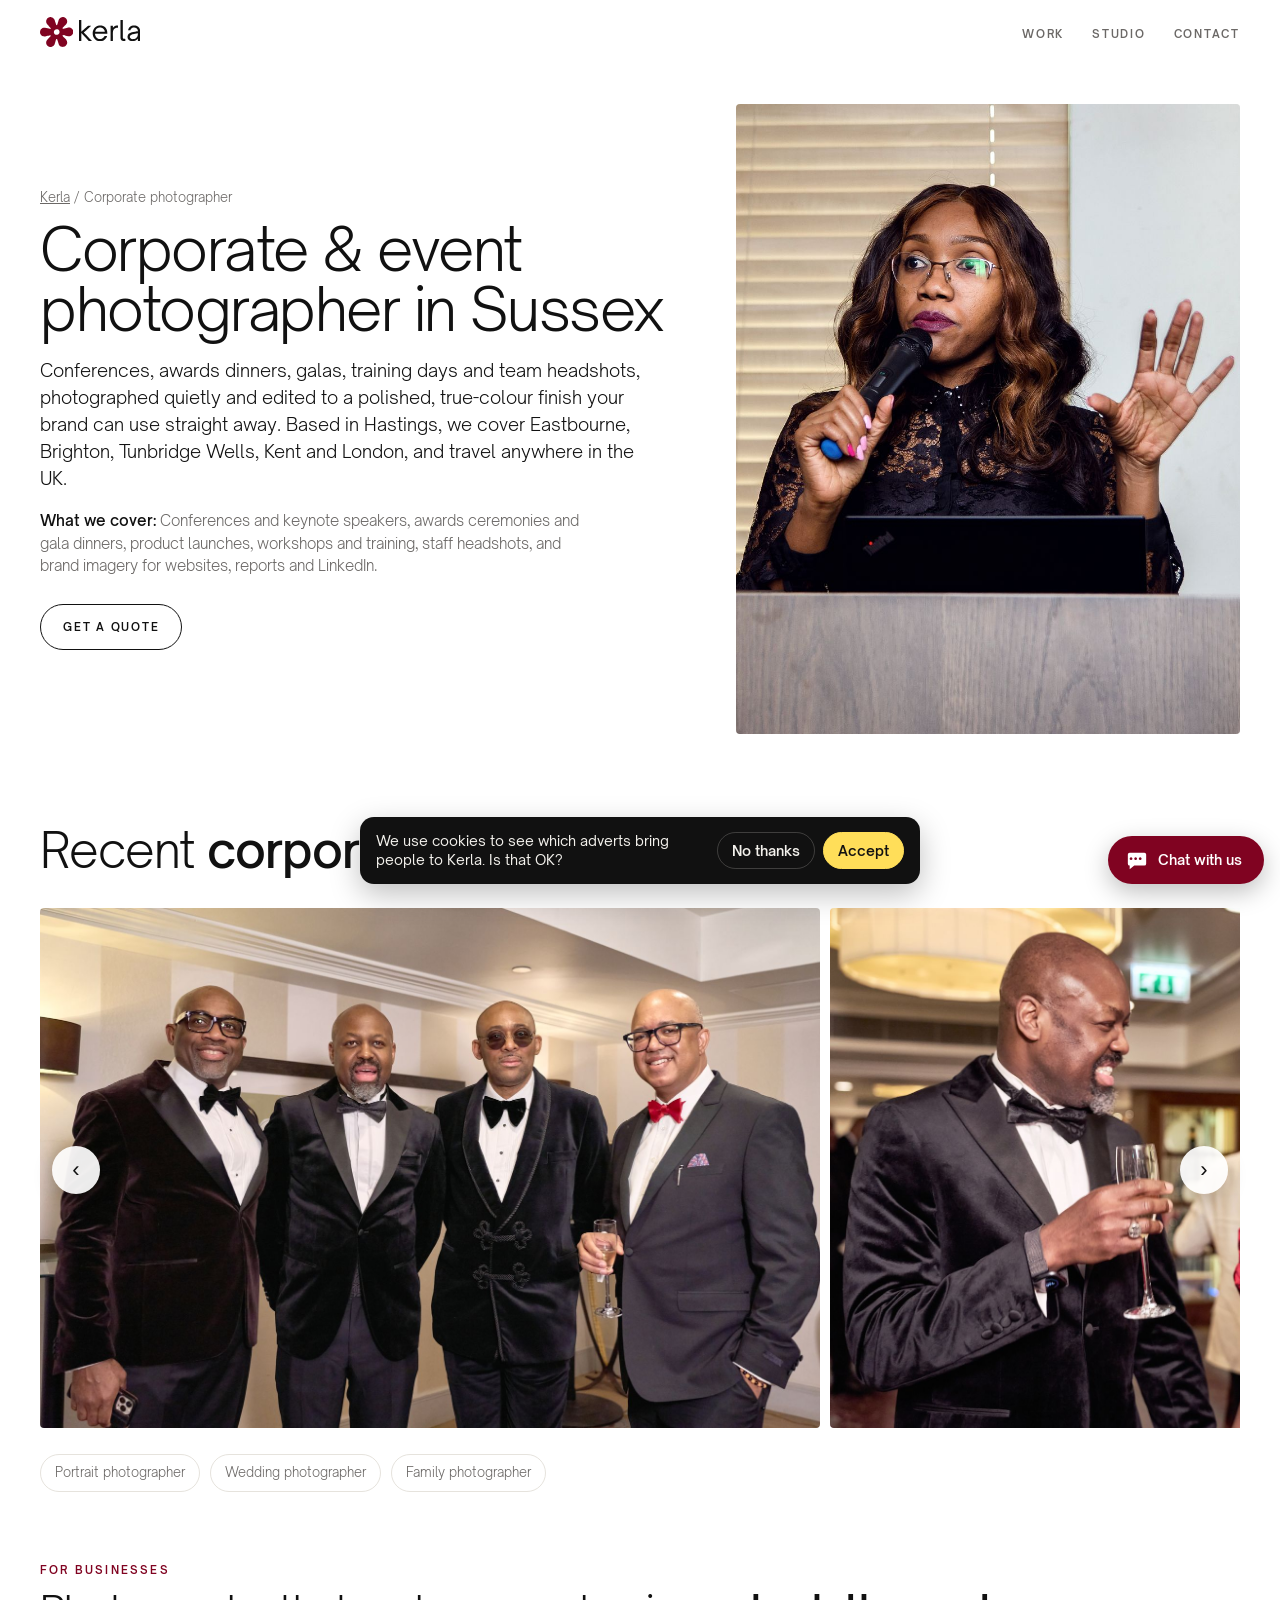
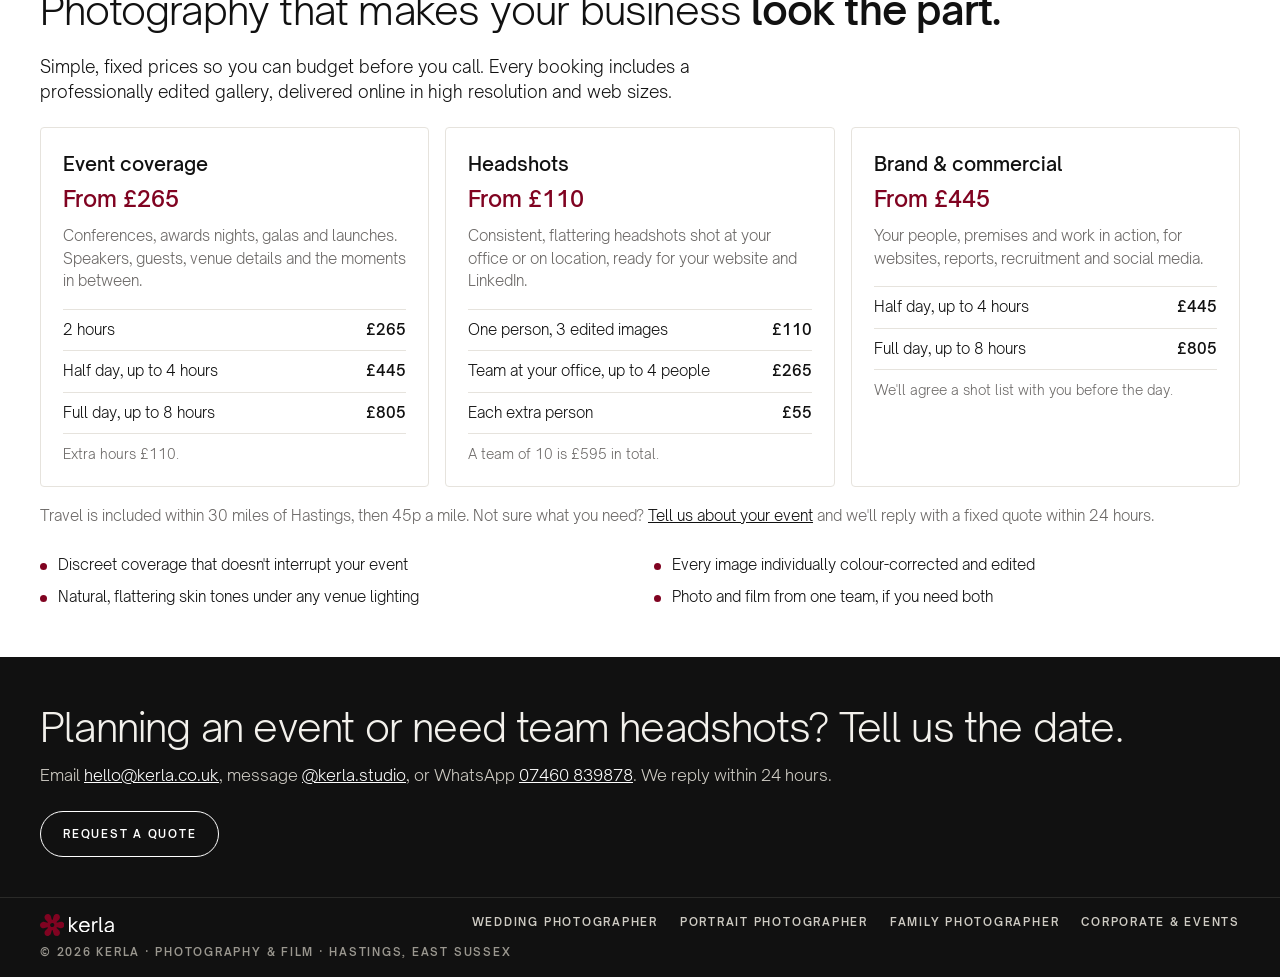
==== commit 3f21d152: "Corporate rates 10% lower Co-Authored-By: Claude Opus 5.5 <noreply@anthropic.com> Claude-Session: ht" ====
--- a/corporate-photographer-hastings/index.html
+++ b/corporate-photographer-hastings/index.html
@@ -3,7 +3,7 @@
 <head>
 <meta charset="utf-8">
 <script src="../assets/track.js?v=3"></script>
-<script src="../assets/chat.js?v=4" defer></script>
+<script src="../assets/chat.js?v=5" defer></script>
 <meta name="viewport" content="width=device-width,initial-scale=1,viewport-fit=cover">
 <title>Corporate &amp; Event Photographer in Hastings, Sussex | Kerla</title>
 <meta name="description" content="Corporate and event photography in Hastings and across Sussex, Kent and London: conferences, awards dinners, galas, staff headshots and brand photography, edited to a polished, true-colour finish.">
@@ -61,7 +61,7 @@
 @media (max-width:820px){.offer .grid,.offer ul.why{grid-template-columns:1fr}}
 @media (max-width:820px){.svc .wrap{grid-template-columns:1fr;gap:24px}.svc .photo{aspect-ratio:3/2;order:-1}}
 </style>
-<script type="application/ld+json">{"@context": "https://schema.org", "@graph": [{"@type": "Service", "name": "Corporate and event photography", "serviceType": "Corporate photography", "url": "https://kerla.co.uk/corporate-photographer-hastings/", "description": "Corporate and event photography in Hastings and across Sussex, Kent and London: conferences, awards dinners, galas, staff headshots and brand photography, edited to a polished, true-colour finish.", "provider": {"@type": ["ProfessionalService", "LocalBusiness"], "@id": "https://kerla.co.uk/#business", "name": "Kerla", "url": "https://kerla.co.uk/", "email": "hello@kerla.co.uk", "address": {"@type": "PostalAddress", "addressLocality": "Hastings", "addressRegion": "East Sussex", "addressCountry": "GB"}}, "areaServed": [{"@type": "City", "name": "Hastings"}, {"@type": "City", "name": "Eastbourne"}, {"@type": "City", "name": "Brighton"}, {"@type": "City", "name": "Tunbridge Wells"}, {"@type": "City", "name": "Bexhill-on-Sea"}, {"@type": "City", "name": "Rye"}, {"@type": "City", "name": "Battle"}, {"@type": "City", "name": "Lewes"}, {"@type": "AdministrativeArea", "name": "East Sussex"}, {"@type": "AdministrativeArea", "name": "Kent"}, {"@type": "City", "name": "London"}, {"@type": "Country", "name": "United Kingdom"}], "image": ["https://kerla.co.uk/img/corporate-dsc3331.jpg", "https://kerla.co.uk/img/corporate-dsc00022.jpg", "https://kerla.co.uk/img/corporate-dsc00036.jpg", "https://kerla.co.uk/img/corporate-dsc00040.jpg", "https://kerla.co.uk/img/corporate-dsc00068.jpg", "https://kerla.co.uk/img/corporate-dsc00159.jpg", "https://kerla.co.uk/img/corporate-dsc3415.jpg", "https://kerla.co.uk/img/corporate-dsc3437.jpg", "https://kerla.co.uk/img/corporate-dsc4227.jpg", "https://kerla.co.uk/img/corporate-dsc4281.jpg"], "offers": [{"@type": "Offer", "name": "Professional headshots", "price": "125", "priceCurrency": "GBP"}, {"@type": "Offer", "name": "Event coverage (2 hours)", "price": "295", "priceCurrency": "GBP"}]}, {"@type": "BreadcrumbList", "itemListElement": [{"@type": "ListItem", "position": 1, "name": "Kerla", "item": "https://kerla.co.uk/"}, {"@type": "ListItem", "position": 2, "name": "Corporate photographer", "item": "https://kerla.co.uk/corporate-photographer-hastings/"}]}]}</script>
+<script type="application/ld+json">{"@context": "https://schema.org", "@graph": [{"@type": "Service", "name": "Corporate and event photography", "serviceType": "Corporate photography", "url": "https://kerla.co.uk/corporate-photographer-hastings/", "description": "Corporate and event photography in Hastings and across Sussex, Kent and London: conferences, awards dinners, galas, staff headshots and brand photography, edited to a polished, true-colour finish.", "provider": {"@type": ["ProfessionalService", "LocalBusiness"], "@id": "https://kerla.co.uk/#business", "name": "Kerla", "url": "https://kerla.co.uk/", "email": "hello@kerla.co.uk", "address": {"@type": "PostalAddress", "addressLocality": "Hastings", "addressRegion": "East Sussex", "addressCountry": "GB"}}, "areaServed": [{"@type": "City", "name": "Hastings"}, {"@type": "City", "name": "Eastbourne"}, {"@type": "City", "name": "Brighton"}, {"@type": "City", "name": "Tunbridge Wells"}, {"@type": "City", "name": "Bexhill-on-Sea"}, {"@type": "City", "name": "Rye"}, {"@type": "City", "name": "Battle"}, {"@type": "City", "name": "Lewes"}, {"@type": "AdministrativeArea", "name": "East Sussex"}, {"@type": "AdministrativeArea", "name": "Kent"}, {"@type": "City", "name": "London"}, {"@type": "Country", "name": "United Kingdom"}], "image": ["https://kerla.co.uk/img/corporate-dsc3331.jpg", "https://kerla.co.uk/img/corporate-dsc00022.jpg", "https://kerla.co.uk/img/corporate-dsc00036.jpg", "https://kerla.co.uk/img/corporate-dsc00040.jpg", "https://kerla.co.uk/img/corporate-dsc00068.jpg", "https://kerla.co.uk/img/corporate-dsc00159.jpg", "https://kerla.co.uk/img/corporate-dsc3415.jpg", "https://kerla.co.uk/img/corporate-dsc3437.jpg", "https://kerla.co.uk/img/corporate-dsc4227.jpg", "https://kerla.co.uk/img/corporate-dsc4281.jpg"], "offers": [{"@type": "Offer", "name": "Professional headshots", "price": "110", "priceCurrency": "GBP"}, {"@type": "Offer", "name": "Event coverage (2 hours)", "price": "265", "priceCurrency": "GBP"}]}, {"@type": "BreadcrumbList", "itemListElement": [{"@type": "ListItem", "position": 1, "name": "Kerla", "item": "https://kerla.co.uk/"}, {"@type": "ListItem", "position": 2, "name": "Corporate photographer", "item": "https://kerla.co.uk/corporate-photographer-hastings/"}]}]}</script>
 </head>
 <body>
 <svg width="0" height="0" style="position:absolute" aria-hidden="true">
@@ -120,21 +120,21 @@
     <p class="intro">Simple, fixed prices so you can budget before you call. Every booking includes a professionally edited gallery, delivered online in high resolution and web sizes.</p>
     <div class="grid">
       <div class="card">
-        <h3>Event coverage</h3><p class="from">From £295</p>
+        <h3>Event coverage</h3><p class="from">From £265</p>
         <p>Conferences, awards nights, galas and launches. Speakers, guests, venue details and the moments in between.</p>
-        <ul class="tiers"><li><span>2 hours</span><b>£295</b></li><li><span>Half day, up to 4 hours</span><b>£495</b></li><li><span>Full day, up to 8 hours</span><b>£895</b></li></ul>
-        <p class="note">Extra hours £125.</p>
+        <ul class="tiers"><li><span>2 hours</span><b>£265</b></li><li><span>Half day, up to 4 hours</span><b>£445</b></li><li><span>Full day, up to 8 hours</span><b>£805</b></li></ul>
+        <p class="note">Extra hours £110.</p>
       </div>
       <div class="card">
-        <h3>Headshots</h3><p class="from">From £125</p>
+        <h3>Headshots</h3><p class="from">From £110</p>
         <p>Consistent, flattering headshots shot at your office or on location, ready for your website and LinkedIn.</p>
-        <ul class="tiers"><li><span>One person, 3 edited images</span><b>£125</b></li><li><span>Team at your office, up to 4 people</span><b>£295</b></li><li><span>Each extra person</span><b>£60</b></li></ul>
-        <p class="note">A team of 10 is £655 in total.</p>
+        <ul class="tiers"><li><span>One person, 3 edited images</span><b>£110</b></li><li><span>Team at your office, up to 4 people</span><b>£265</b></li><li><span>Each extra person</span><b>£55</b></li></ul>
+        <p class="note">A team of 10 is £595 in total.</p>
       </div>
       <div class="card">
-        <h3>Brand &amp; commercial</h3><p class="from">From £495</p>
+        <h3>Brand &amp; commercial</h3><p class="from">From £445</p>
         <p>Your people, premises and work in action, for websites, reports, recruitment and social media.</p>
-        <ul class="tiers"><li><span>Half day, up to 4 hours</span><b>£495</b></li><li><span>Full day, up to 8 hours</span><b>£895</b></li></ul>
+        <ul class="tiers"><li><span>Half day, up to 4 hours</span><b>£445</b></li><li><span>Full day, up to 8 hours</span><b>£805</b></li></ul>
         <p class="note">We'll agree a shot list with you before the day.</p>
       </div>
     </div>
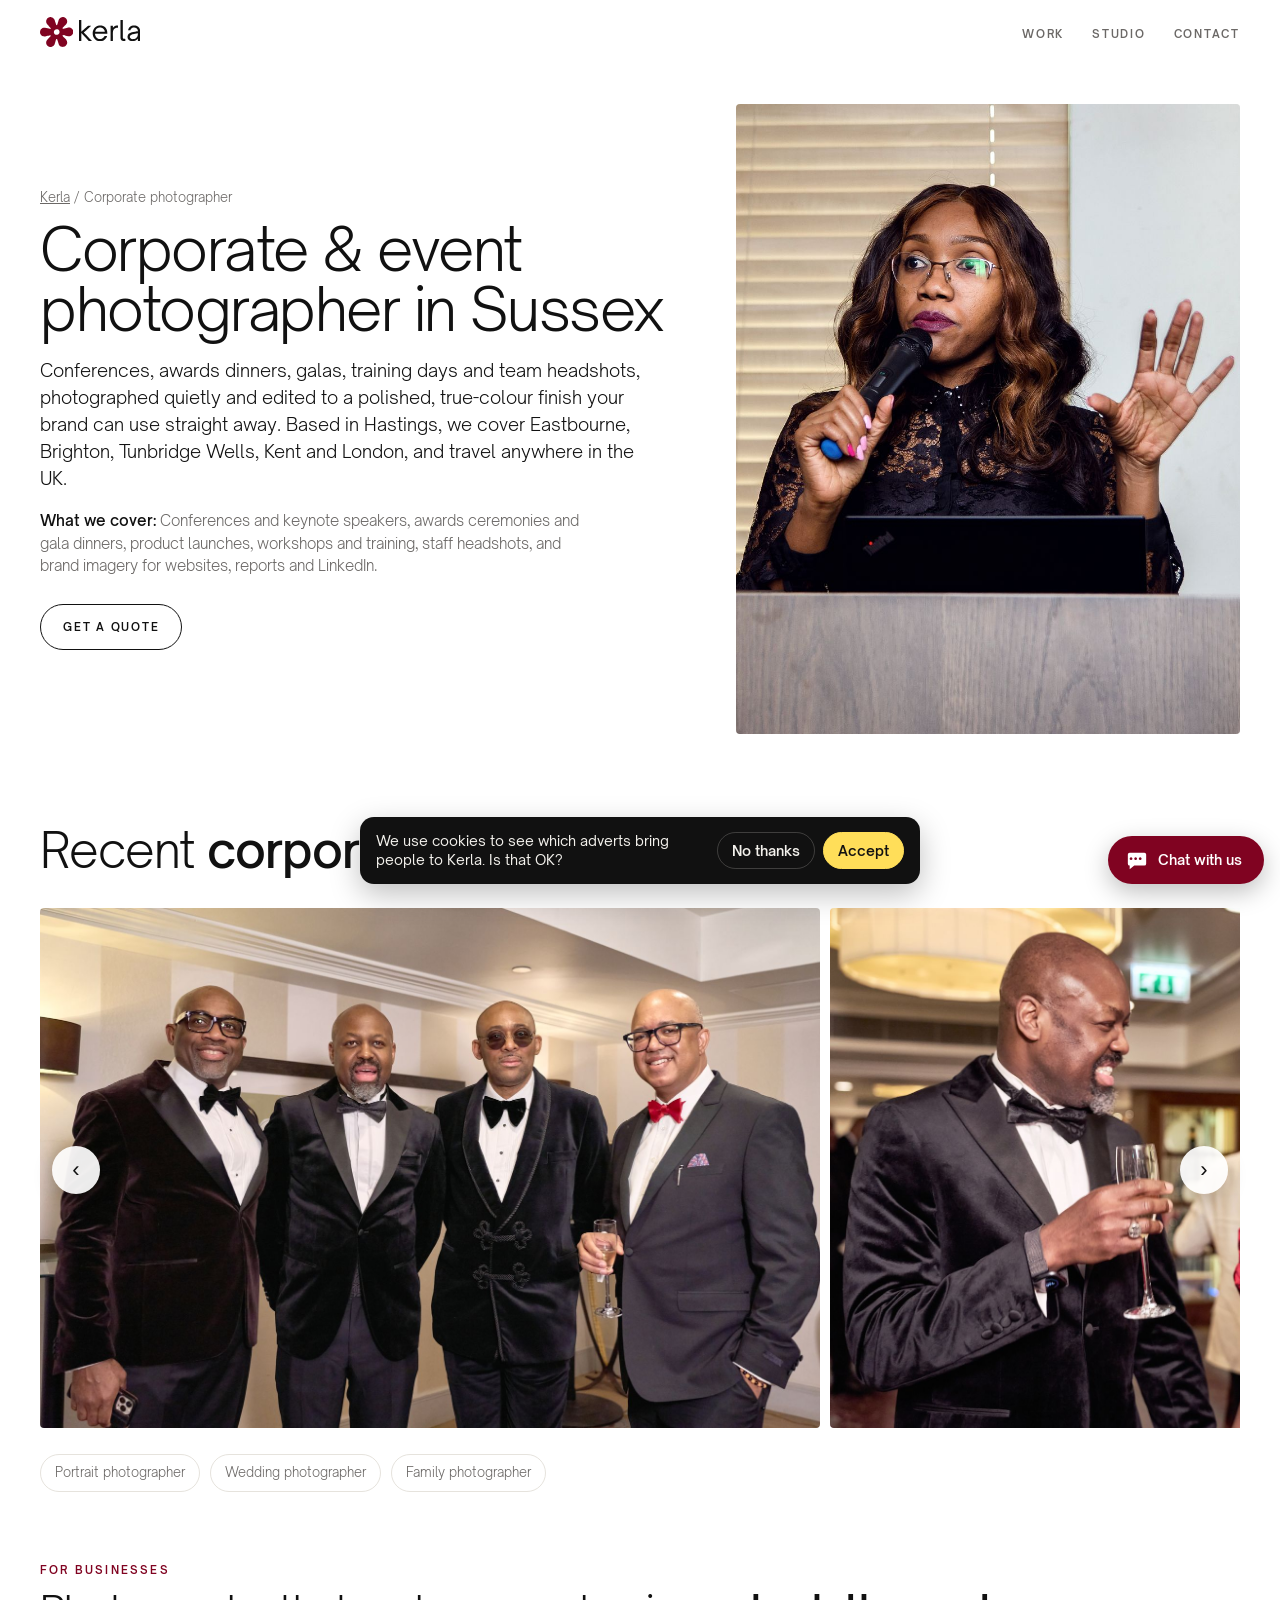
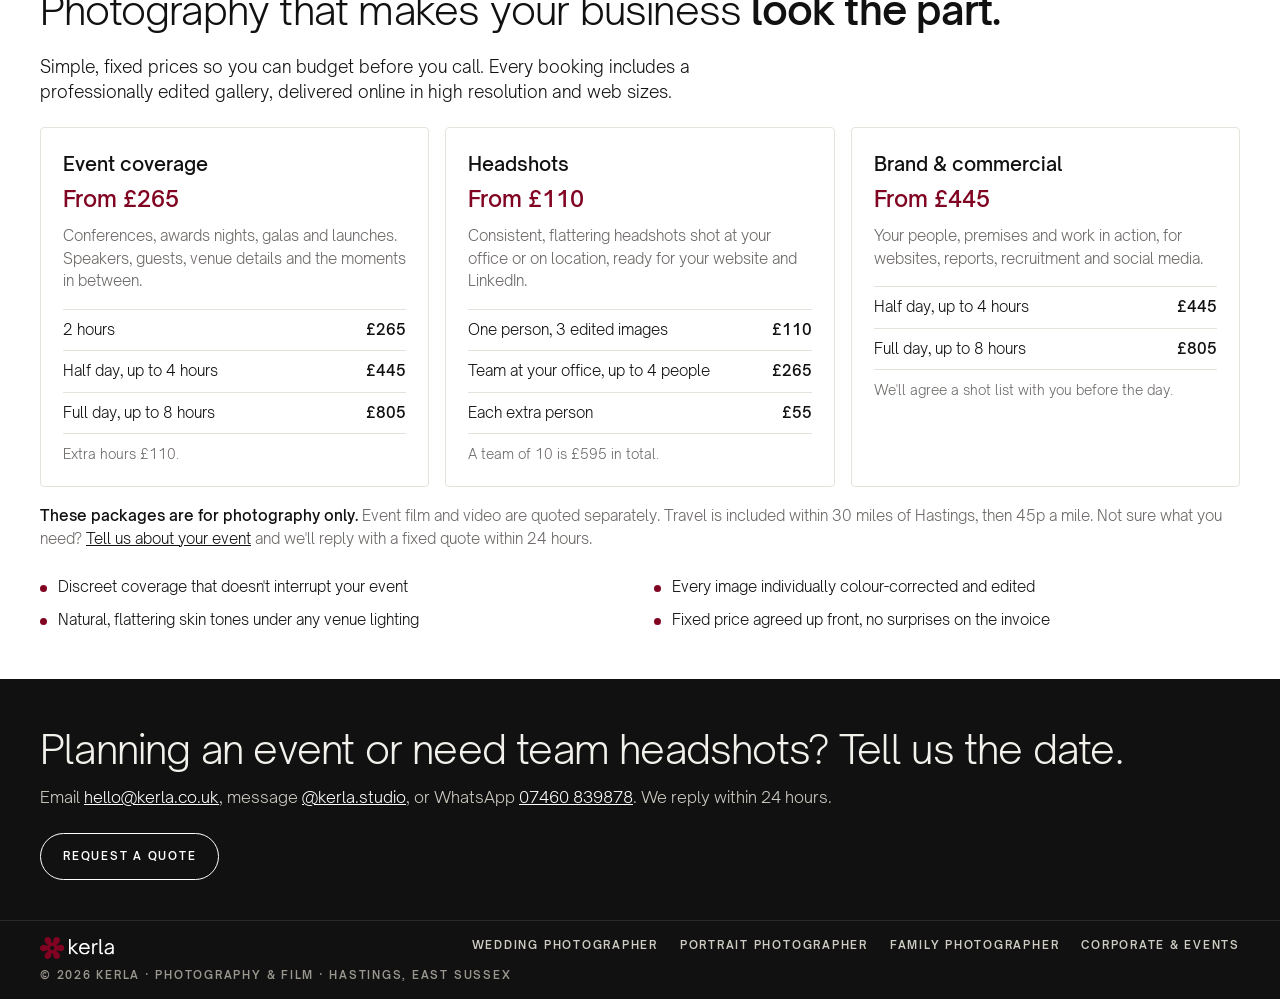
==== commit 0745b92a: "Corporate packages: state photography only, film quoted separately Co-Authored-By: Claude Opus 5.5 <" ====
--- a/corporate-photographer-hastings/index.html
+++ b/corporate-photographer-hastings/index.html
@@ -3,7 +3,7 @@
 <head>
 <meta charset="utf-8">
 <script src="../assets/track.js?v=3"></script>
-<script src="../assets/chat.js?v=5" defer></script>
+<script src="../assets/chat.js?v=6" defer></script>
 <meta name="viewport" content="width=device-width,initial-scale=1,viewport-fit=cover">
 <title>Corporate &amp; Event Photographer in Hastings, Sussex | Kerla</title>
 <meta name="description" content="Corporate and event photography in Hastings and across Sussex, Kent and London: conferences, awards dinners, galas, staff headshots and brand photography, edited to a polished, true-colour finish.">
@@ -138,12 +138,12 @@
         <p class="note">We'll agree a shot list with you before the day.</p>
       </div>
     </div>
-    <p class="travel">Travel is included within 30 miles of Hastings, then 45p a mile. Not sure what you need? <a href="../?shoot=corporate#contact">Tell us about your event</a> and we'll reply with a fixed quote within 24 hours.</p>
+    <p class="travel"><b style="font-weight:500;color:var(--fg)">These packages are for photography only.</b> Event film and video are quoted separately. Travel is included within 30 miles of Hastings, then 45p a mile. Not sure what you need? <a href="../?shoot=corporate#contact">Tell us about your event</a> and we'll reply with a fixed quote within 24 hours.</p>
     <ul class="why">
       <li>Discreet coverage that doesn't interrupt your event</li>
       <li>Every image individually colour-corrected and edited</li>
       <li>Natural, flattering skin tones under any venue lighting</li>
-      <li>Photo and film from one team, if you need both</li>
+      <li>Fixed price agreed up front, no surprises on the invoice</li>
     </ul>
   </div>
 </section>
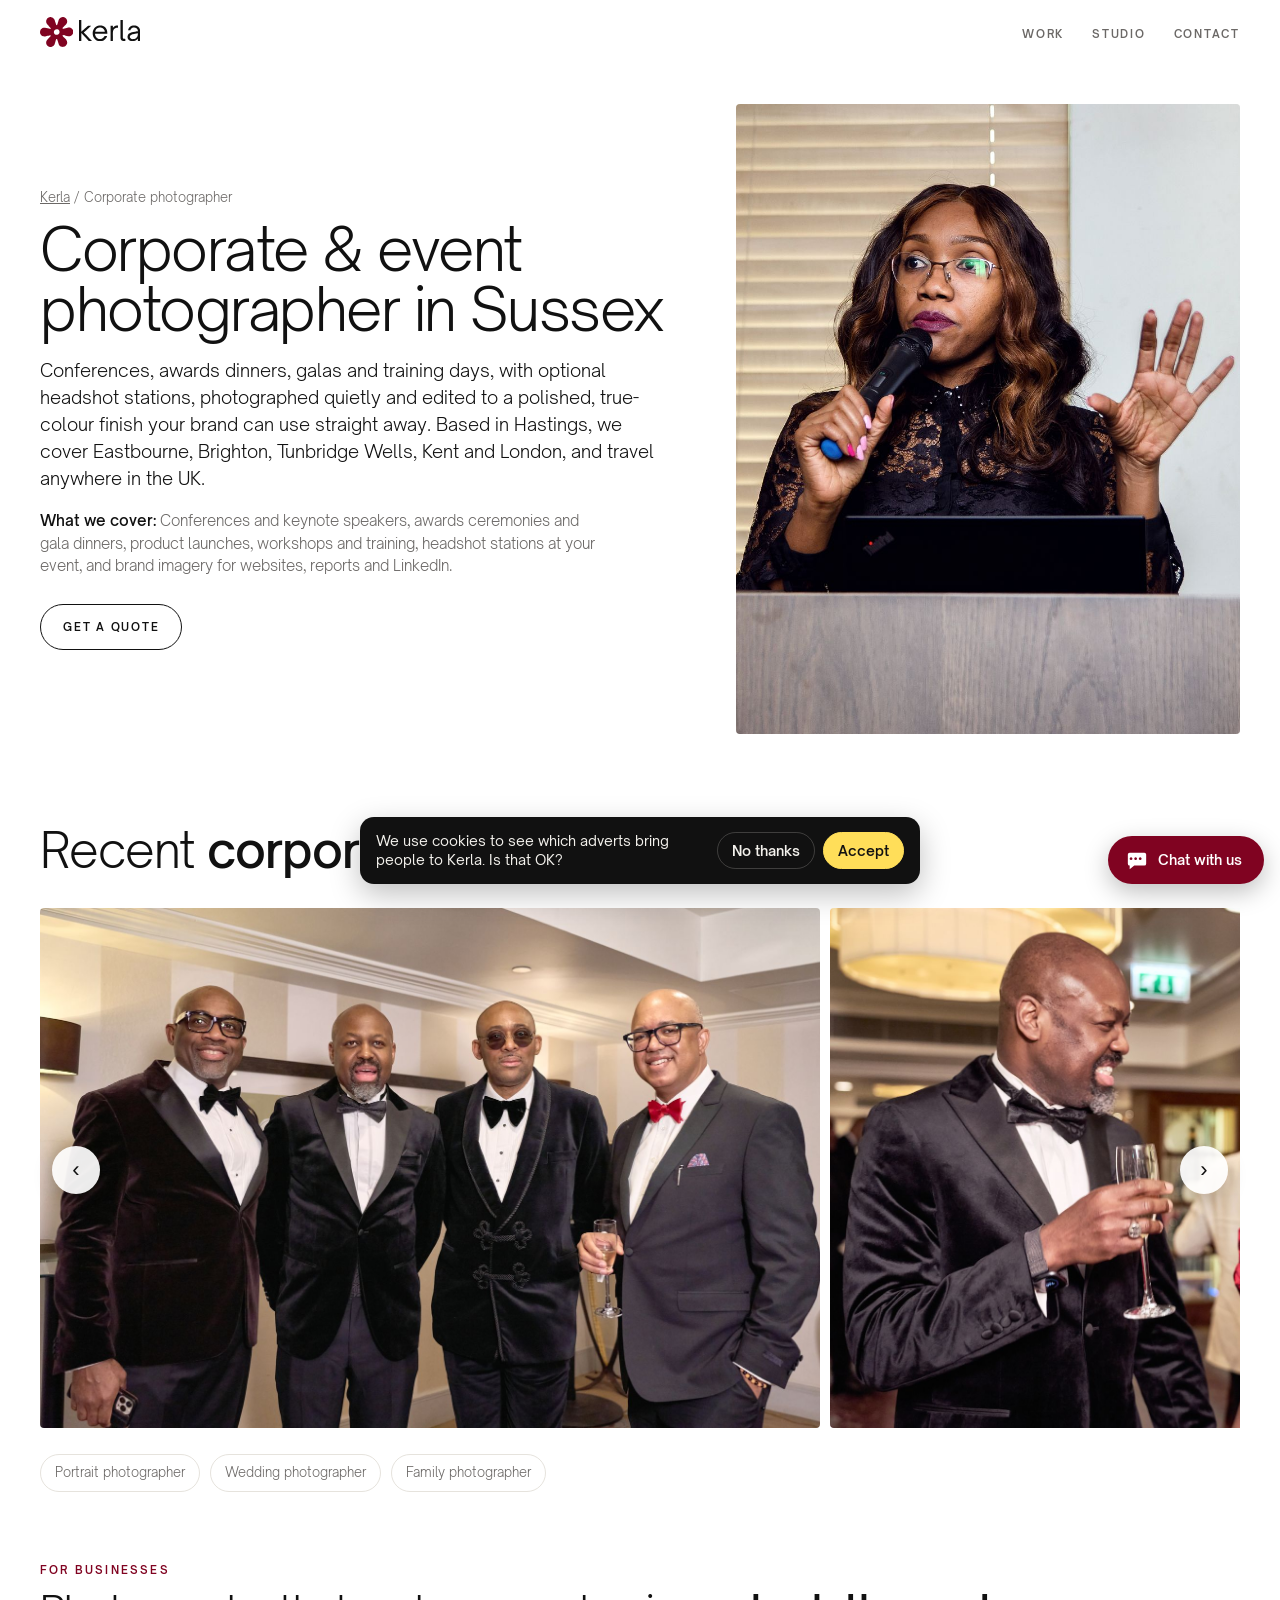
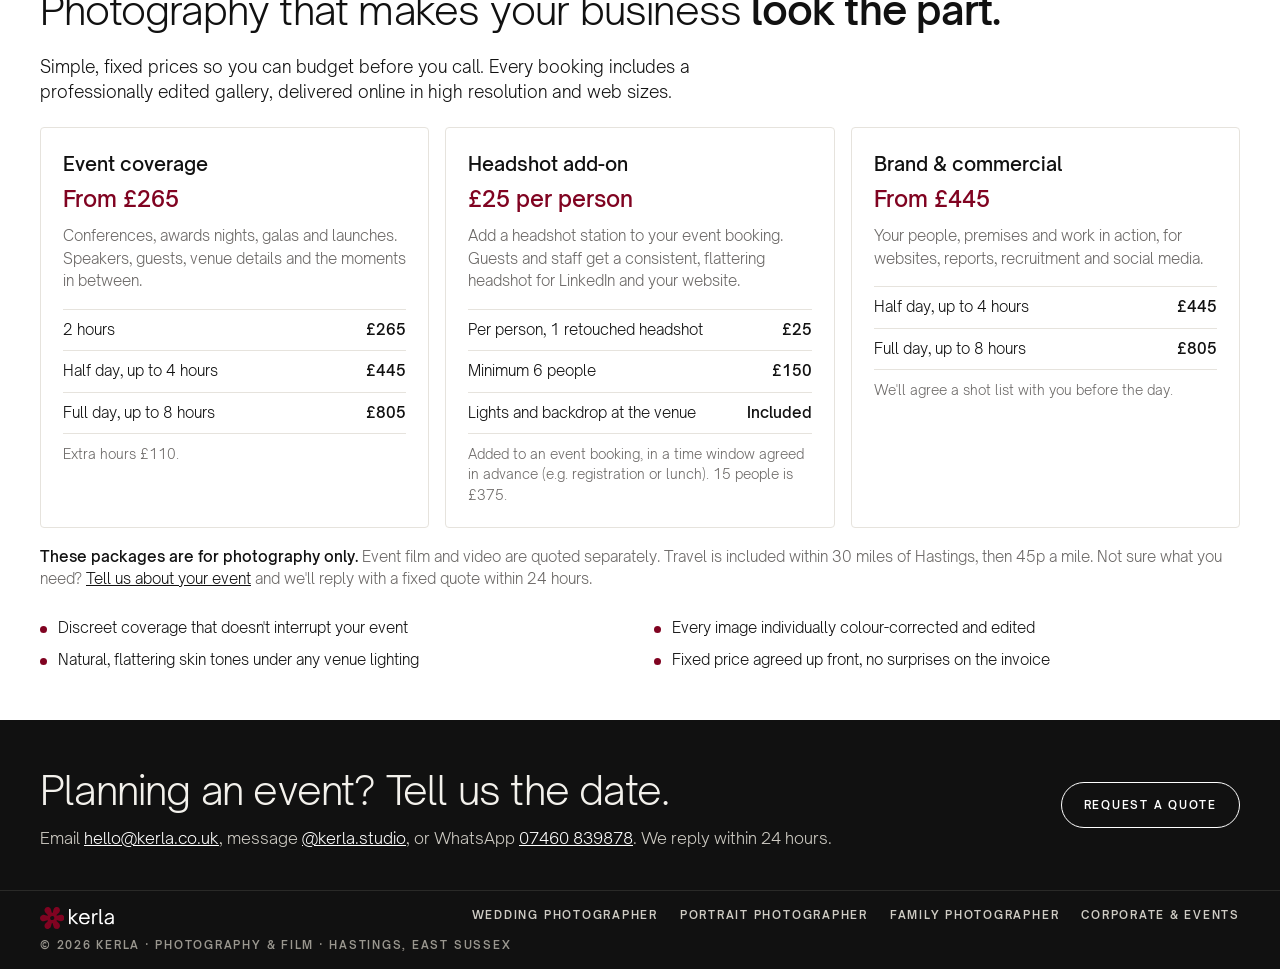
==== commit 4d165eab: "Headshots become an event add-on: £25 per person, minimum 6 Co-Authored-By: Claude Opus 5.5 <noreply" ====
--- a/corporate-photographer-hastings/index.html
+++ b/corporate-photographer-hastings/index.html
@@ -3,7 +3,7 @@
 <head>
 <meta charset="utf-8">
 <script src="../assets/track.js?v=3"></script>
-<script src="../assets/chat.js?v=6" defer></script>
+<script src="../assets/chat.js?v=7" defer></script>
 <meta name="viewport" content="width=device-width,initial-scale=1,viewport-fit=cover">
 <title>Corporate &amp; Event Photographer in Hastings, Sussex | Kerla</title>
 <meta name="description" content="Corporate and event photography in Hastings and across Sussex, Kent and London: conferences, awards dinners, galas, staff headshots and brand photography, edited to a polished, true-colour finish.">
@@ -61,7 +61,7 @@
 @media (max-width:820px){.offer .grid,.offer ul.why{grid-template-columns:1fr}}
 @media (max-width:820px){.svc .wrap{grid-template-columns:1fr;gap:24px}.svc .photo{aspect-ratio:3/2;order:-1}}
 </style>
-<script type="application/ld+json">{"@context": "https://schema.org", "@graph": [{"@type": "Service", "name": "Corporate and event photography", "serviceType": "Corporate photography", "url": "https://kerla.co.uk/corporate-photographer-hastings/", "description": "Corporate and event photography in Hastings and across Sussex, Kent and London: conferences, awards dinners, galas, staff headshots and brand photography, edited to a polished, true-colour finish.", "provider": {"@type": ["ProfessionalService", "LocalBusiness"], "@id": "https://kerla.co.uk/#business", "name": "Kerla", "url": "https://kerla.co.uk/", "email": "hello@kerla.co.uk", "address": {"@type": "PostalAddress", "addressLocality": "Hastings", "addressRegion": "East Sussex", "addressCountry": "GB"}}, "areaServed": [{"@type": "City", "name": "Hastings"}, {"@type": "City", "name": "Eastbourne"}, {"@type": "City", "name": "Brighton"}, {"@type": "City", "name": "Tunbridge Wells"}, {"@type": "City", "name": "Bexhill-on-Sea"}, {"@type": "City", "name": "Rye"}, {"@type": "City", "name": "Battle"}, {"@type": "City", "name": "Lewes"}, {"@type": "AdministrativeArea", "name": "East Sussex"}, {"@type": "AdministrativeArea", "name": "Kent"}, {"@type": "City", "name": "London"}, {"@type": "Country", "name": "United Kingdom"}], "image": ["https://kerla.co.uk/img/corporate-dsc3331.jpg", "https://kerla.co.uk/img/corporate-dsc00022.jpg", "https://kerla.co.uk/img/corporate-dsc00036.jpg", "https://kerla.co.uk/img/corporate-dsc00040.jpg", "https://kerla.co.uk/img/corporate-dsc00068.jpg", "https://kerla.co.uk/img/corporate-dsc00159.jpg", "https://kerla.co.uk/img/corporate-dsc3415.jpg", "https://kerla.co.uk/img/corporate-dsc3437.jpg", "https://kerla.co.uk/img/corporate-dsc4227.jpg", "https://kerla.co.uk/img/corporate-dsc4281.jpg"], "offers": [{"@type": "Offer", "name": "Professional headshots", "price": "110", "priceCurrency": "GBP"}, {"@type": "Offer", "name": "Event coverage (2 hours)", "price": "265", "priceCurrency": "GBP"}]}, {"@type": "BreadcrumbList", "itemListElement": [{"@type": "ListItem", "position": 1, "name": "Kerla", "item": "https://kerla.co.uk/"}, {"@type": "ListItem", "position": 2, "name": "Corporate photographer", "item": "https://kerla.co.uk/corporate-photographer-hastings/"}]}]}</script>
+<script type="application/ld+json">{"@context": "https://schema.org", "@graph": [{"@type": "Service", "name": "Corporate and event photography", "serviceType": "Corporate photography", "url": "https://kerla.co.uk/corporate-photographer-hastings/", "description": "Corporate and event photography in Hastings and across Sussex, Kent and London: conferences, awards dinners, galas, staff headshots and brand photography, edited to a polished, true-colour finish.", "provider": {"@type": ["ProfessionalService", "LocalBusiness"], "@id": "https://kerla.co.uk/#business", "name": "Kerla", "url": "https://kerla.co.uk/", "email": "hello@kerla.co.uk", "address": {"@type": "PostalAddress", "addressLocality": "Hastings", "addressRegion": "East Sussex", "addressCountry": "GB"}}, "areaServed": [{"@type": "City", "name": "Hastings"}, {"@type": "City", "name": "Eastbourne"}, {"@type": "City", "name": "Brighton"}, {"@type": "City", "name": "Tunbridge Wells"}, {"@type": "City", "name": "Bexhill-on-Sea"}, {"@type": "City", "name": "Rye"}, {"@type": "City", "name": "Battle"}, {"@type": "City", "name": "Lewes"}, {"@type": "AdministrativeArea", "name": "East Sussex"}, {"@type": "AdministrativeArea", "name": "Kent"}, {"@type": "City", "name": "London"}, {"@type": "Country", "name": "United Kingdom"}], "image": ["https://kerla.co.uk/img/corporate-dsc3331.jpg", "https://kerla.co.uk/img/corporate-dsc00022.jpg", "https://kerla.co.uk/img/corporate-dsc00036.jpg", "https://kerla.co.uk/img/corporate-dsc00040.jpg", "https://kerla.co.uk/img/corporate-dsc00068.jpg", "https://kerla.co.uk/img/corporate-dsc00159.jpg", "https://kerla.co.uk/img/corporate-dsc3415.jpg", "https://kerla.co.uk/img/corporate-dsc3437.jpg", "https://kerla.co.uk/img/corporate-dsc4227.jpg", "https://kerla.co.uk/img/corporate-dsc4281.jpg"], "offers": [{"@type": "Offer", "name": "Headshot add-on (per person, with event booking)", "price": "25", "priceCurrency": "GBP"}, {"@type": "Offer", "name": "Event coverage (2 hours)", "price": "265", "priceCurrency": "GBP"}]}, {"@type": "BreadcrumbList", "itemListElement": [{"@type": "ListItem", "position": 1, "name": "Kerla", "item": "https://kerla.co.uk/"}, {"@type": "ListItem", "position": 2, "name": "Corporate photographer", "item": "https://kerla.co.uk/corporate-photographer-hastings/"}]}]}</script>
 </head>
 <body>
 <svg width="0" height="0" style="position:absolute" aria-hidden="true">
@@ -85,8 +85,8 @@
     <div>
       <p class="crumbs"><a href="../">Kerla</a> / Corporate photographer</p>
       <h1>Corporate &amp; event photographer in Sussex</h1>
-      <p class="lead">Conferences, awards dinners, galas, training days and team headshots, photographed quietly and edited to a polished, true-colour finish your brand can use straight away. Based in Hastings, we cover Eastbourne, Brighton, Tunbridge Wells, Kent and London, and travel anywhere in the UK.</p>
-      <p class="cover"><b>What we cover:</b> Conferences and keynote speakers, awards ceremonies and gala dinners, product launches, workshops and training, staff headshots, and brand imagery for websites, reports and LinkedIn.</p>
+      <p class="lead">Conferences, awards dinners, galas and training days, with optional headshot stations, photographed quietly and edited to a polished, true-colour finish your brand can use straight away. Based in Hastings, we cover Eastbourne, Brighton, Tunbridge Wells, Kent and London, and travel anywhere in the UK.</p>
+      <p class="cover"><b>What we cover:</b> Conferences and keynote speakers, awards ceremonies and gala dinners, product launches, workshops and training, headshot stations at your event, and brand imagery for websites, reports and LinkedIn.</p>
       <a class="btn" href="../?shoot=corporate#contact">Get a quote</a>
     </div>
     <div class="photo"><img src="../img/corporate-dsc3331.jpg" alt="A speaker addressing a conference from the lectern" fetchpriority="high" draggable="false"></div>
@@ -126,10 +126,10 @@
         <p class="note">Extra hours £110.</p>
       </div>
       <div class="card">
-        <h3>Headshots</h3><p class="from">From £110</p>
-        <p>Consistent, flattering headshots shot at your office or on location, ready for your website and LinkedIn.</p>
-        <ul class="tiers"><li><span>One person, 3 edited images</span><b>£110</b></li><li><span>Team at your office, up to 4 people</span><b>£265</b></li><li><span>Each extra person</span><b>£55</b></li></ul>
-        <p class="note">A team of 10 is £595 in total.</p>
+        <h3>Headshot add-on</h3><p class="from">£25 per person</p>
+        <p>Add a headshot station to your event booking. Guests and staff get a consistent, flattering headshot for LinkedIn and your website.</p>
+        <ul class="tiers"><li><span>Per person, 1 retouched headshot</span><b>£25</b></li><li><span>Minimum 6 people</span><b>£150</b></li><li><span>Lights and backdrop at the venue</span><b>Included</b></li></ul>
+        <p class="note">Added to an event booking, in a time window agreed in advance (e.g. registration or lunch). 15 people is £375.</p>
       </div>
       <div class="card">
         <h3>Brand &amp; commercial</h3><p class="from">From £445</p>
@@ -149,7 +149,7 @@
 </section>
 <section class="band">
   <div class="wrap">
-    <div><h2>Planning an event or need team headshots? Tell us the date.</h2><p>Email <a href="mailto:hello@kerla.co.uk">hello@kerla.co.uk</a>, message <a href="https://instagram.com/kerla.studio" target="_blank" rel="noopener">@kerla.studio</a>, or WhatsApp <a href="https://wa.me/447460839878" target="_blank" rel="noopener">07460 839878</a>. We reply within 24 hours.</p></div>
+    <div><h2>Planning an event? Tell us the date.</h2><p>Email <a href="mailto:hello@kerla.co.uk">hello@kerla.co.uk</a>, message <a href="https://instagram.com/kerla.studio" target="_blank" rel="noopener">@kerla.studio</a>, or WhatsApp <a href="https://wa.me/447460839878" target="_blank" rel="noopener">07460 839878</a>. We reply within 24 hours.</p></div>
     <a class="btn" href="../?shoot=corporate#contact">Request a quote</a>
   </div>
 </section>
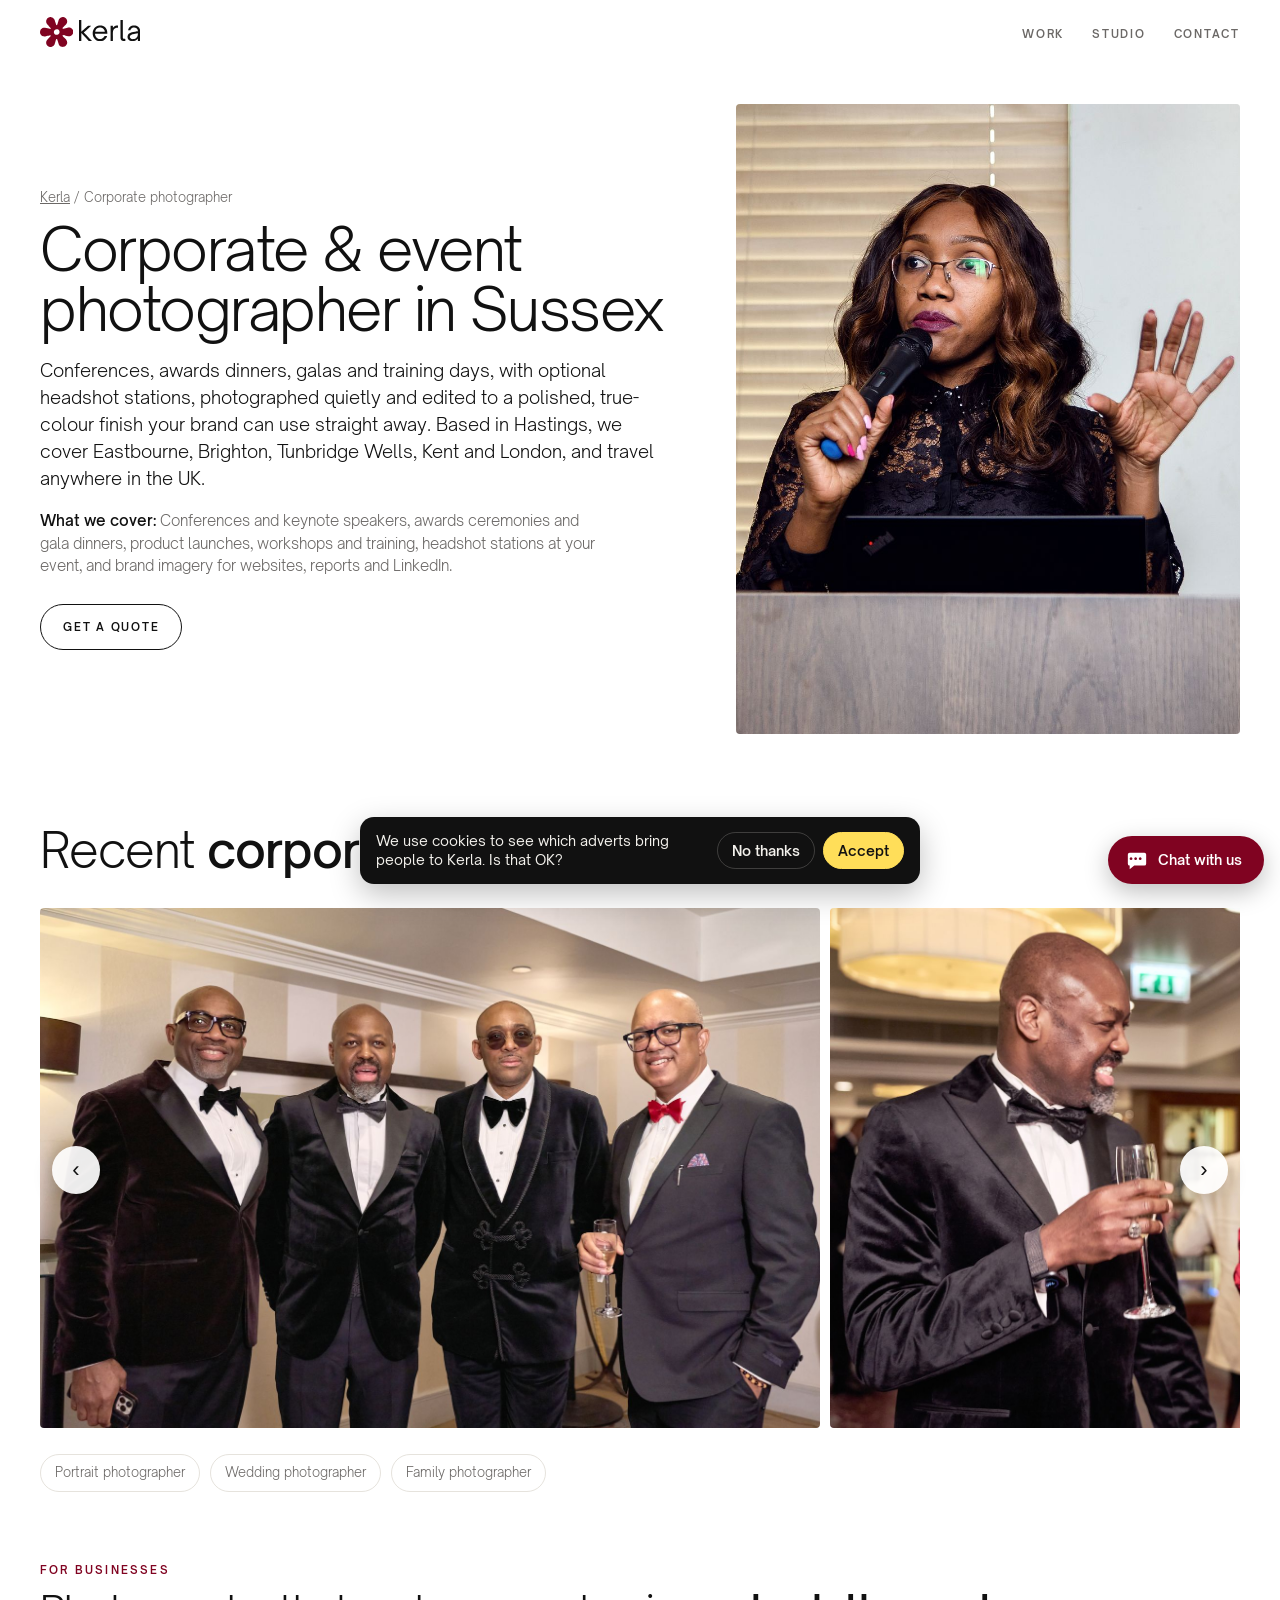
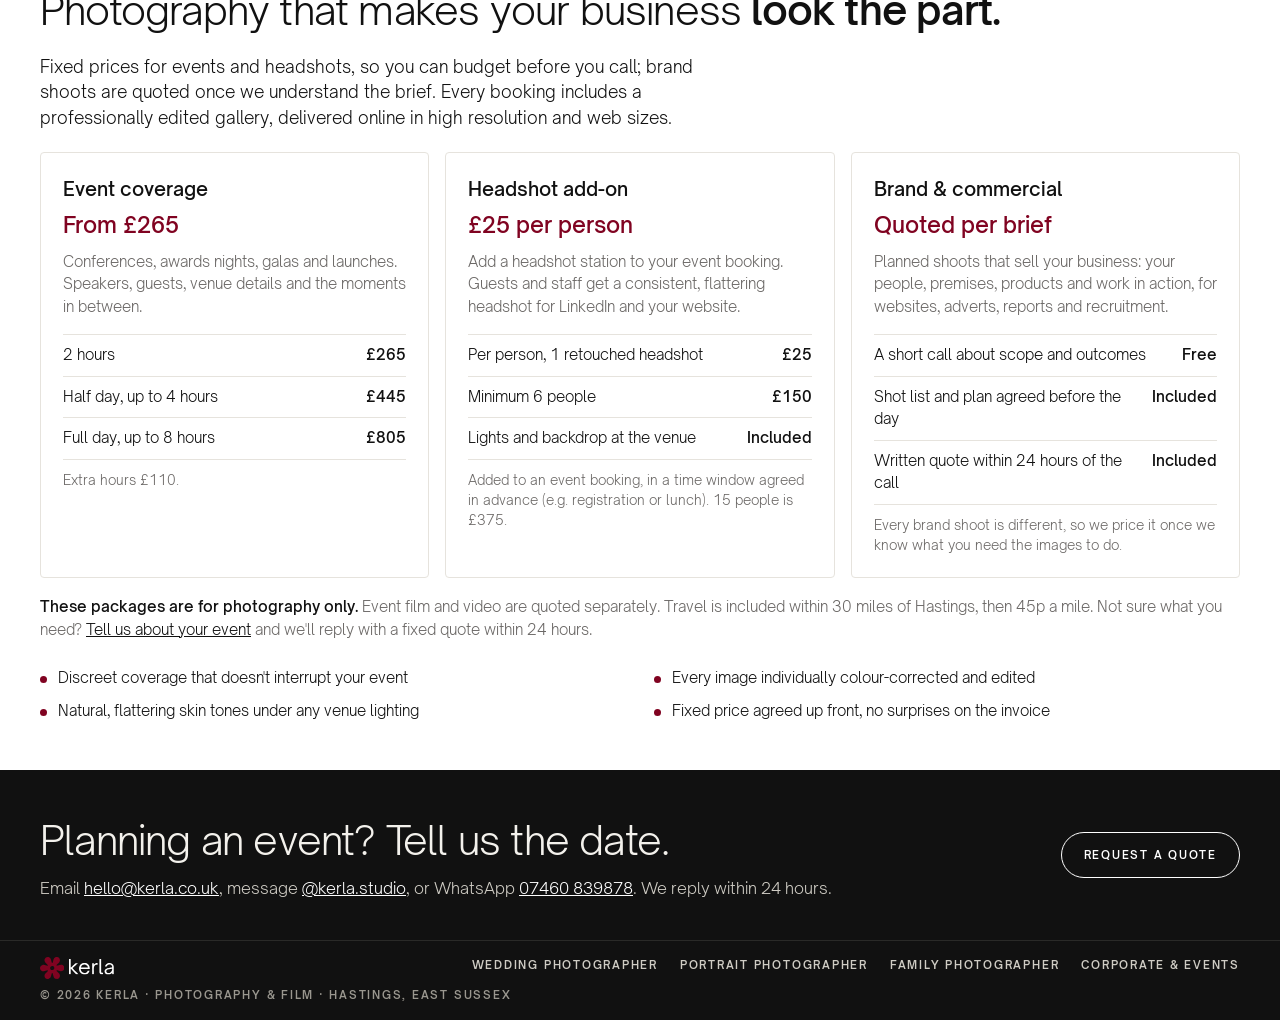
==== commit 793db304: "Brand & commercial: quoted per brief, no fixed price Co-Authored-By: Claude Opus 5.5 <noreply@anthro" ====
--- a/corporate-photographer-hastings/index.html
+++ b/corporate-photographer-hastings/index.html
@@ -3,7 +3,7 @@
 <head>
 <meta charset="utf-8">
 <script src="../assets/track.js?v=3"></script>
-<script src="../assets/chat.js?v=7" defer></script>
+<script src="../assets/chat.js?v=8" defer></script>
 <meta name="viewport" content="width=device-width,initial-scale=1,viewport-fit=cover">
 <title>Corporate &amp; Event Photographer in Hastings, Sussex | Kerla</title>
 <meta name="description" content="Corporate and event photography in Hastings and across Sussex, Kent and London: conferences, awards dinners, galas, staff headshots and brand photography, edited to a polished, true-colour finish.">
@@ -117,7 +117,7 @@
   <div class="wrap">
     <span class="label" style="color:var(--burgundy)">For businesses</span>
     <h2>Photography that makes your business <b>look the part.</b></h2>
-    <p class="intro">Simple, fixed prices so you can budget before you call. Every booking includes a professionally edited gallery, delivered online in high resolution and web sizes.</p>
+    <p class="intro">Fixed prices for events and headshots, so you can budget before you call; brand shoots are quoted once we understand the brief. Every booking includes a professionally edited gallery, delivered online in high resolution and web sizes.</p>
     <div class="grid">
       <div class="card">
         <h3>Event coverage</h3><p class="from">From £265</p>
@@ -132,10 +132,10 @@
         <p class="note">Added to an event booking, in a time window agreed in advance (e.g. registration or lunch). 15 people is £375.</p>
       </div>
       <div class="card">
-        <h3>Brand &amp; commercial</h3><p class="from">From £445</p>
-        <p>Your people, premises and work in action, for websites, reports, recruitment and social media.</p>
-        <ul class="tiers"><li><span>Half day, up to 4 hours</span><b>£445</b></li><li><span>Full day, up to 8 hours</span><b>£805</b></li></ul>
-        <p class="note">We'll agree a shot list with you before the day.</p>
+        <h3>Brand &amp; commercial</h3><p class="from">Quoted per brief</p>
+        <p>Planned shoots that sell your business: your people, premises, products and work in action, for websites, adverts, reports and recruitment.</p>
+        <ul class="tiers"><li><span>A short call about scope and outcomes</span><b>Free</b></li><li><span>Shot list and plan agreed before the day</span><b>Included</b></li><li><span>Written quote within 24 hours of the call</span><b>Included</b></li></ul>
+        <p class="note">Every brand shoot is different, so we price it once we know what you need the images to do.</p>
       </div>
     </div>
     <p class="travel"><b style="font-weight:500;color:var(--fg)">These packages are for photography only.</b> Event film and video are quoted separately. Travel is included within 30 miles of Hastings, then 45p a mile. Not sure what you need? <a href="../?shoot=corporate#contact">Tell us about your event</a> and we'll reply with a fixed quote within 24 hours.</p>
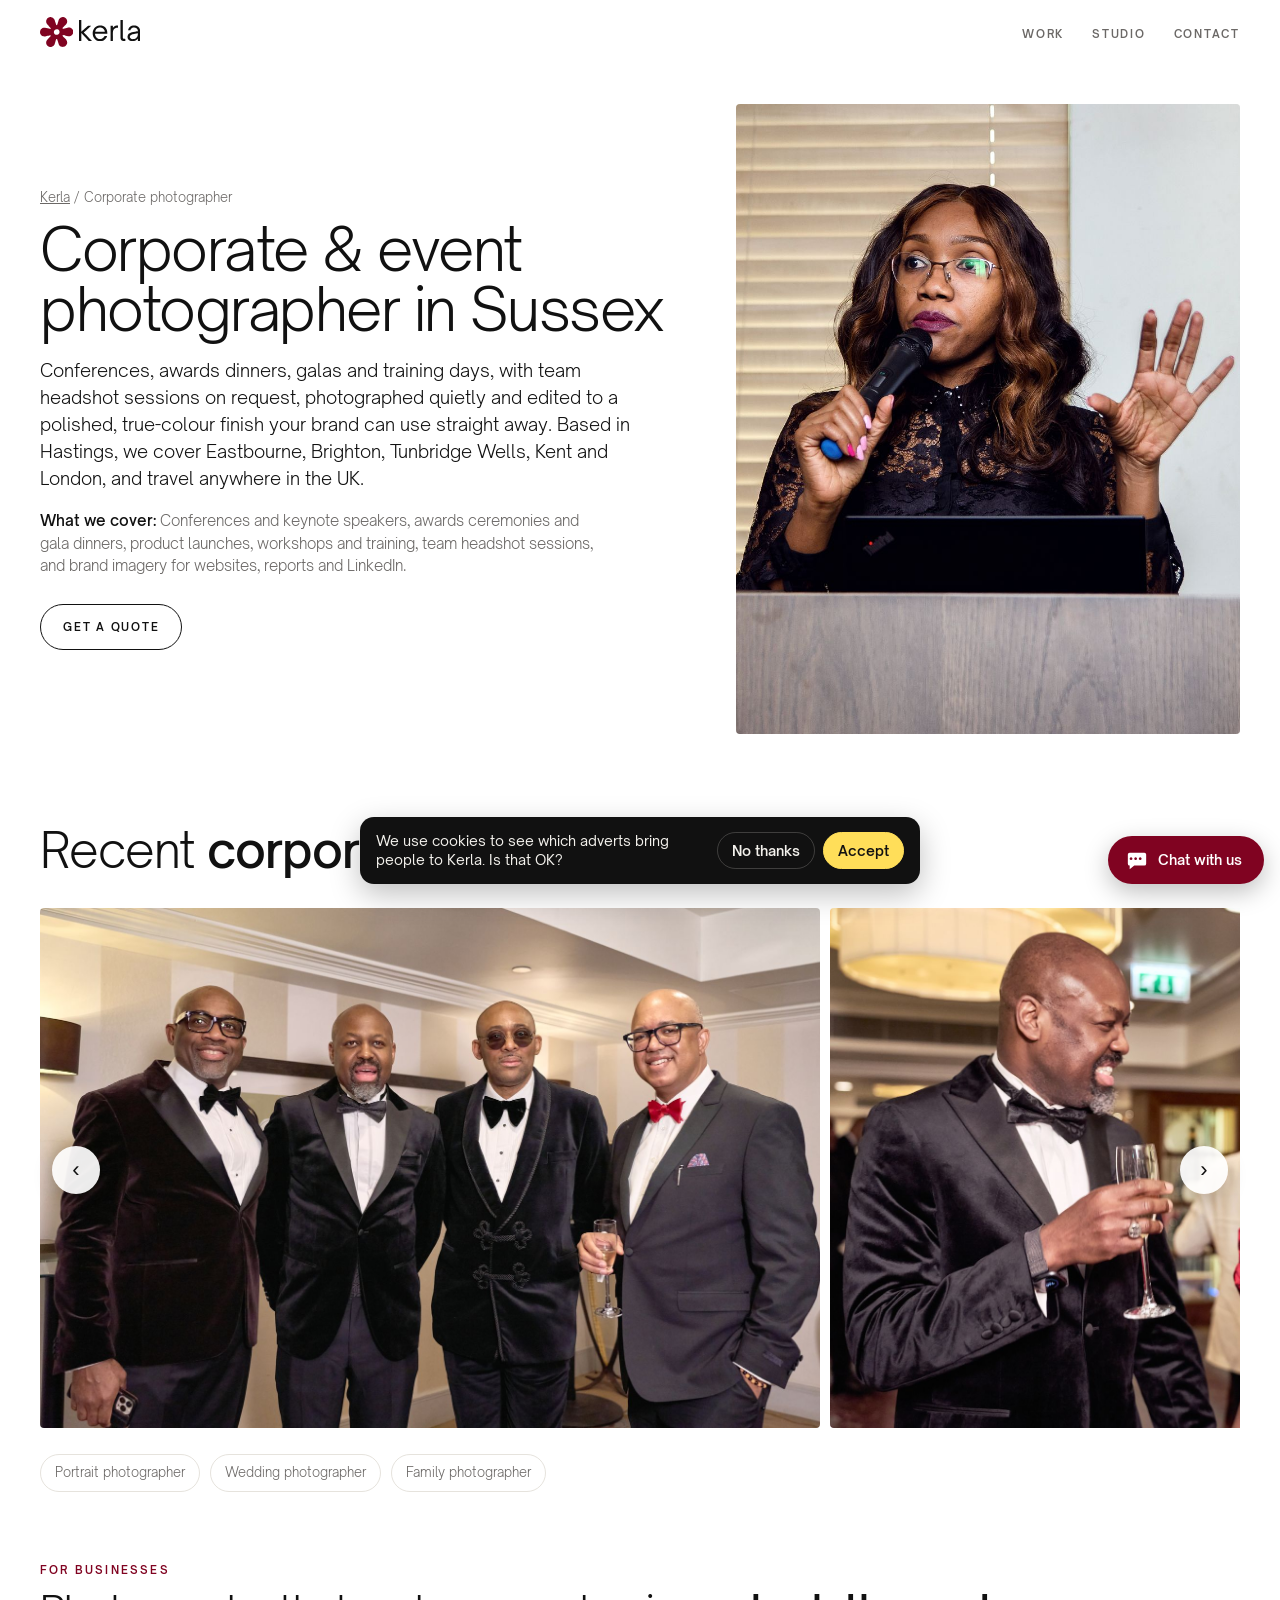
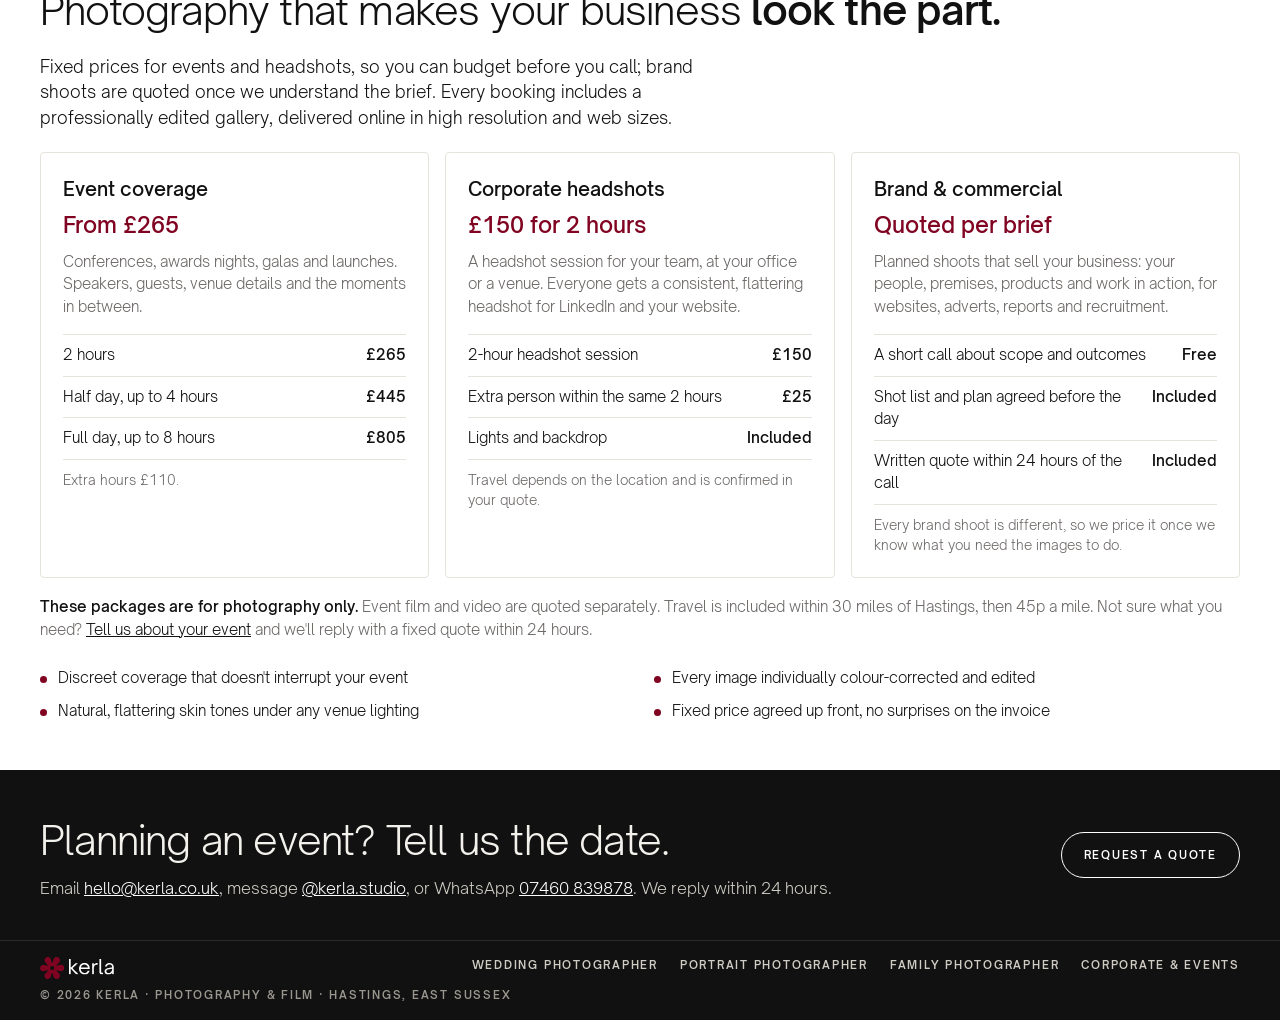
==== commit b498da5c: "Pricing: individual headshots £90, portrait sessions 2h from £180, corporate headshots £150/2h + £25" ====
--- a/corporate-photographer-hastings/index.html
+++ b/corporate-photographer-hastings/index.html
@@ -61,7 +61,7 @@
 @media (max-width:820px){.offer .grid,.offer ul.why{grid-template-columns:1fr}}
 @media (max-width:820px){.svc .wrap{grid-template-columns:1fr;gap:24px}.svc .photo{aspect-ratio:3/2;order:-1}}
 </style>
-<script type="application/ld+json">{"@context": "https://schema.org", "@graph": [{"@type": "Service", "name": "Corporate and event photography", "serviceType": "Corporate photography", "url": "https://kerla.co.uk/corporate-photographer-hastings/", "description": "Corporate and event photography in Hastings and across Sussex, Kent and London: conferences, awards dinners, galas, staff headshots and brand photography, edited to a polished, true-colour finish.", "provider": {"@type": ["ProfessionalService", "LocalBusiness"], "@id": "https://kerla.co.uk/#business", "name": "Kerla", "url": "https://kerla.co.uk/", "email": "hello@kerla.co.uk", "address": {"@type": "PostalAddress", "addressLocality": "Hastings", "addressRegion": "East Sussex", "addressCountry": "GB"}}, "areaServed": [{"@type": "City", "name": "Hastings"}, {"@type": "City", "name": "Eastbourne"}, {"@type": "City", "name": "Brighton"}, {"@type": "City", "name": "Tunbridge Wells"}, {"@type": "City", "name": "Bexhill-on-Sea"}, {"@type": "City", "name": "Rye"}, {"@type": "City", "name": "Battle"}, {"@type": "City", "name": "Lewes"}, {"@type": "AdministrativeArea", "name": "East Sussex"}, {"@type": "AdministrativeArea", "name": "Kent"}, {"@type": "City", "name": "London"}, {"@type": "Country", "name": "United Kingdom"}], "image": ["https://kerla.co.uk/img/corporate-dsc3331.jpg", "https://kerla.co.uk/img/corporate-dsc00022.jpg", "https://kerla.co.uk/img/corporate-dsc00036.jpg", "https://kerla.co.uk/img/corporate-dsc00040.jpg", "https://kerla.co.uk/img/corporate-dsc00068.jpg", "https://kerla.co.uk/img/corporate-dsc00159.jpg", "https://kerla.co.uk/img/corporate-dsc3415.jpg", "https://kerla.co.uk/img/corporate-dsc3437.jpg", "https://kerla.co.uk/img/corporate-dsc4227.jpg", "https://kerla.co.uk/img/corporate-dsc4281.jpg"], "offers": [{"@type": "Offer", "name": "Headshot add-on (per person, with event booking)", "price": "25", "priceCurrency": "GBP"}, {"@type": "Offer", "name": "Event coverage (2 hours)", "price": "265", "priceCurrency": "GBP"}]}, {"@type": "BreadcrumbList", "itemListElement": [{"@type": "ListItem", "position": 1, "name": "Kerla", "item": "https://kerla.co.uk/"}, {"@type": "ListItem", "position": 2, "name": "Corporate photographer", "item": "https://kerla.co.uk/corporate-photographer-hastings/"}]}]}</script>
+<script type="application/ld+json">{"@context": "https://schema.org", "@graph": [{"@type": "Service", "name": "Corporate and event photography", "serviceType": "Corporate photography", "url": "https://kerla.co.uk/corporate-photographer-hastings/", "description": "Corporate and event photography in Hastings and across Sussex, Kent and London: conferences, awards dinners, galas, staff headshots and brand photography, edited to a polished, true-colour finish.", "provider": {"@type": ["ProfessionalService", "LocalBusiness"], "@id": "https://kerla.co.uk/#business", "name": "Kerla", "url": "https://kerla.co.uk/", "email": "hello@kerla.co.uk", "address": {"@type": "PostalAddress", "addressLocality": "Hastings", "addressRegion": "East Sussex", "addressCountry": "GB"}}, "areaServed": [{"@type": "City", "name": "Hastings"}, {"@type": "City", "name": "Eastbourne"}, {"@type": "City", "name": "Brighton"}, {"@type": "City", "name": "Tunbridge Wells"}, {"@type": "City", "name": "Bexhill-on-Sea"}, {"@type": "City", "name": "Rye"}, {"@type": "City", "name": "Battle"}, {"@type": "City", "name": "Lewes"}, {"@type": "AdministrativeArea", "name": "East Sussex"}, {"@type": "AdministrativeArea", "name": "Kent"}, {"@type": "City", "name": "London"}, {"@type": "Country", "name": "United Kingdom"}], "image": ["https://kerla.co.uk/img/corporate-dsc3331.jpg", "https://kerla.co.uk/img/corporate-dsc00022.jpg", "https://kerla.co.uk/img/corporate-dsc00036.jpg", "https://kerla.co.uk/img/corporate-dsc00040.jpg", "https://kerla.co.uk/img/corporate-dsc00068.jpg", "https://kerla.co.uk/img/corporate-dsc00159.jpg", "https://kerla.co.uk/img/corporate-dsc3415.jpg", "https://kerla.co.uk/img/corporate-dsc3437.jpg", "https://kerla.co.uk/img/corporate-dsc4227.jpg", "https://kerla.co.uk/img/corporate-dsc4281.jpg"], "offers": [{"@type": "Offer", "name": "Corporate headshot session (2 hours)", "price": "150", "priceCurrency": "GBP"}, {"@type": "Offer", "name": "Event coverage (2 hours)", "price": "265", "priceCurrency": "GBP"}]}, {"@type": "BreadcrumbList", "itemListElement": [{"@type": "ListItem", "position": 1, "name": "Kerla", "item": "https://kerla.co.uk/"}, {"@type": "ListItem", "position": 2, "name": "Corporate photographer", "item": "https://kerla.co.uk/corporate-photographer-hastings/"}]}]}</script>
 </head>
 <body>
 <svg width="0" height="0" style="position:absolute" aria-hidden="true">
@@ -85,8 +85,8 @@
     <div>
       <p class="crumbs"><a href="../">Kerla</a> / Corporate photographer</p>
       <h1>Corporate &amp; event photographer in Sussex</h1>
-      <p class="lead">Conferences, awards dinners, galas and training days, with optional headshot stations, photographed quietly and edited to a polished, true-colour finish your brand can use straight away. Based in Hastings, we cover Eastbourne, Brighton, Tunbridge Wells, Kent and London, and travel anywhere in the UK.</p>
-      <p class="cover"><b>What we cover:</b> Conferences and keynote speakers, awards ceremonies and gala dinners, product launches, workshops and training, headshot stations at your event, and brand imagery for websites, reports and LinkedIn.</p>
+      <p class="lead">Conferences, awards dinners, galas and training days, with team headshot sessions on request, photographed quietly and edited to a polished, true-colour finish your brand can use straight away. Based in Hastings, we cover Eastbourne, Brighton, Tunbridge Wells, Kent and London, and travel anywhere in the UK.</p>
+      <p class="cover"><b>What we cover:</b> Conferences and keynote speakers, awards ceremonies and gala dinners, product launches, workshops and training, team headshot sessions, and brand imagery for websites, reports and LinkedIn.</p>
       <a class="btn" href="../?shoot=corporate#contact">Get a quote</a>
     </div>
     <div class="photo"><img src="../img/corporate-dsc3331.jpg" alt="A speaker addressing a conference from the lectern" fetchpriority="high" draggable="false"></div>
@@ -126,10 +126,10 @@
         <p class="note">Extra hours £110.</p>
       </div>
       <div class="card">
-        <h3>Headshot add-on</h3><p class="from">£25 per person</p>
-        <p>Add a headshot station to your event booking. Guests and staff get a consistent, flattering headshot for LinkedIn and your website.</p>
-        <ul class="tiers"><li><span>Per person, 1 retouched headshot</span><b>£25</b></li><li><span>Minimum 6 people</span><b>£150</b></li><li><span>Lights and backdrop at the venue</span><b>Included</b></li></ul>
-        <p class="note">Added to an event booking, in a time window agreed in advance (e.g. registration or lunch). 15 people is £375.</p>
+        <h3>Corporate headshots</h3><p class="from">£150 for 2 hours</p>
+        <p>A headshot session for your team, at your office or a venue. Everyone gets a consistent, flattering headshot for LinkedIn and your website.</p>
+        <ul class="tiers"><li><span>2-hour headshot session</span><b>£150</b></li><li><span>Extra person within the same 2 hours</span><b>£25</b></li><li><span>Lights and backdrop</span><b>Included</b></li></ul>
+        <p class="note">Travel depends on the location and is confirmed in your quote.</p>
       </div>
       <div class="card">
         <h3>Brand &amp; commercial</h3><p class="from">Quoted per brief</p>
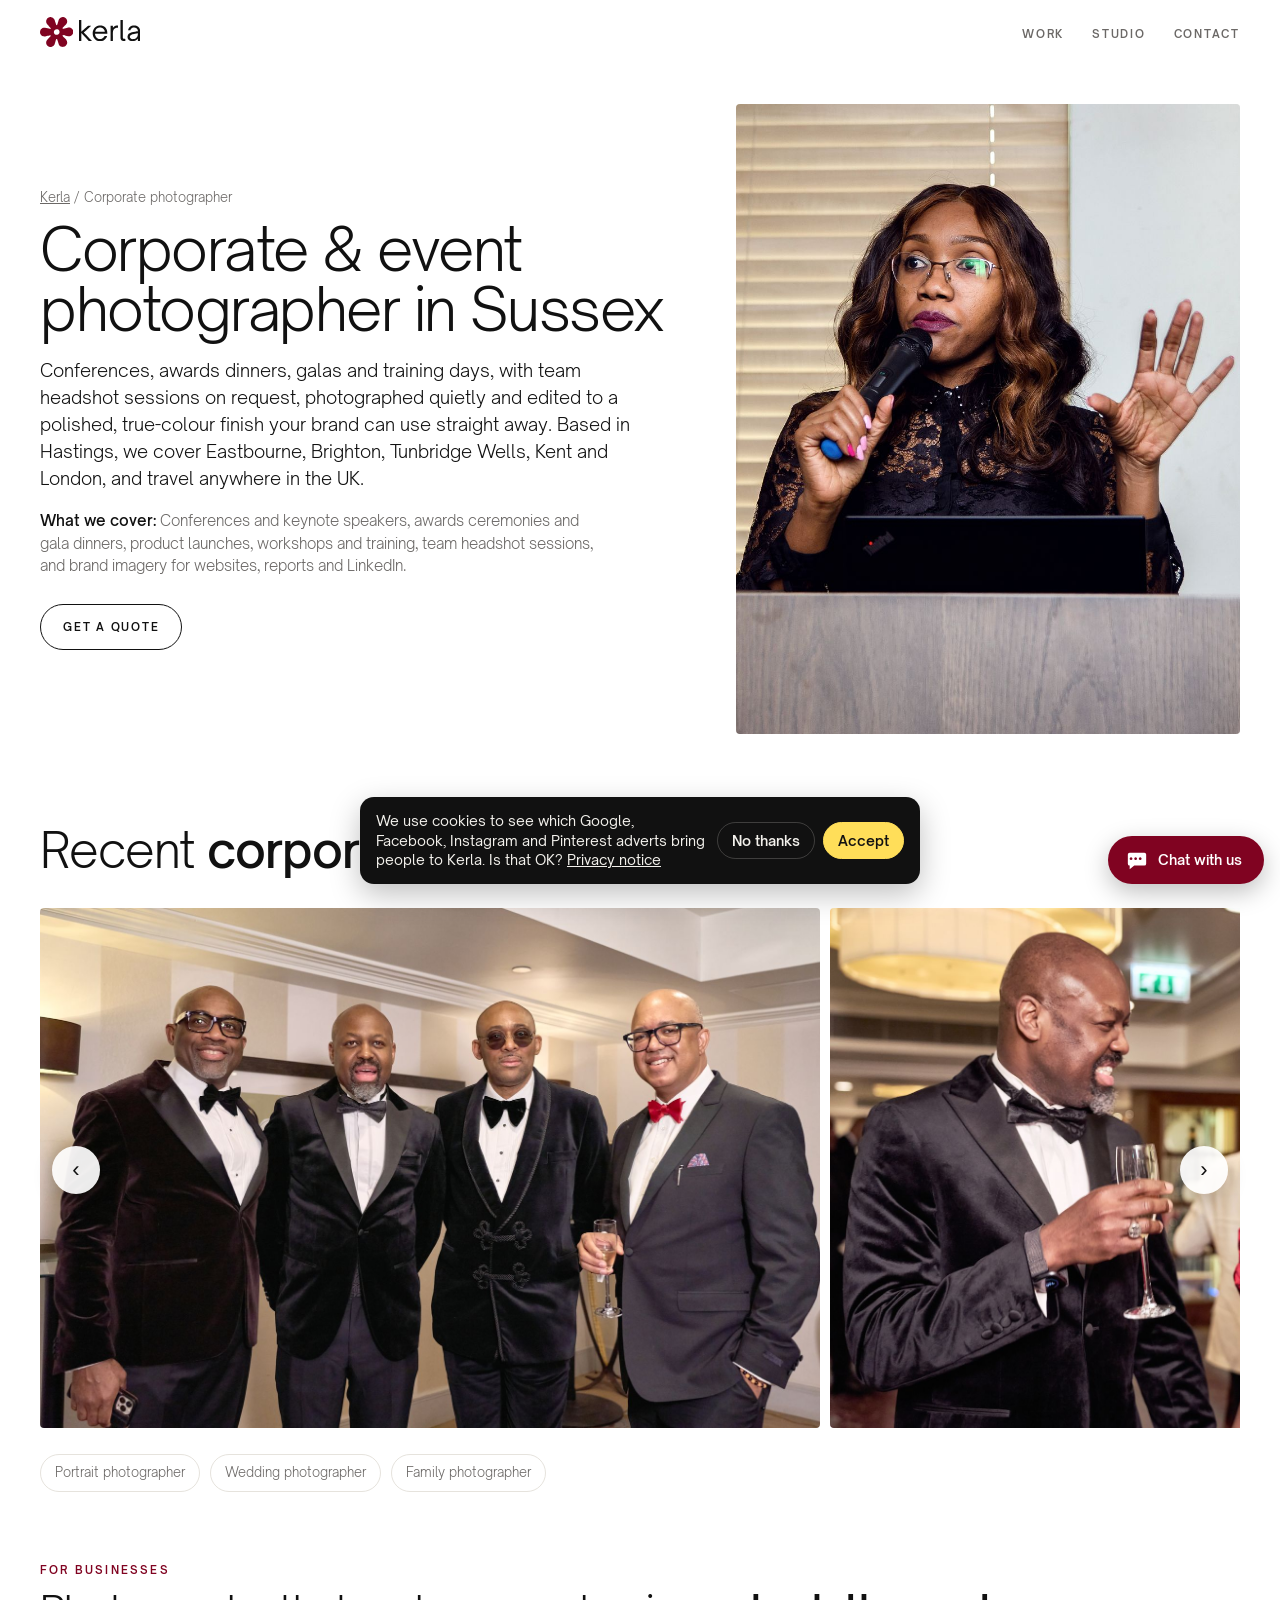
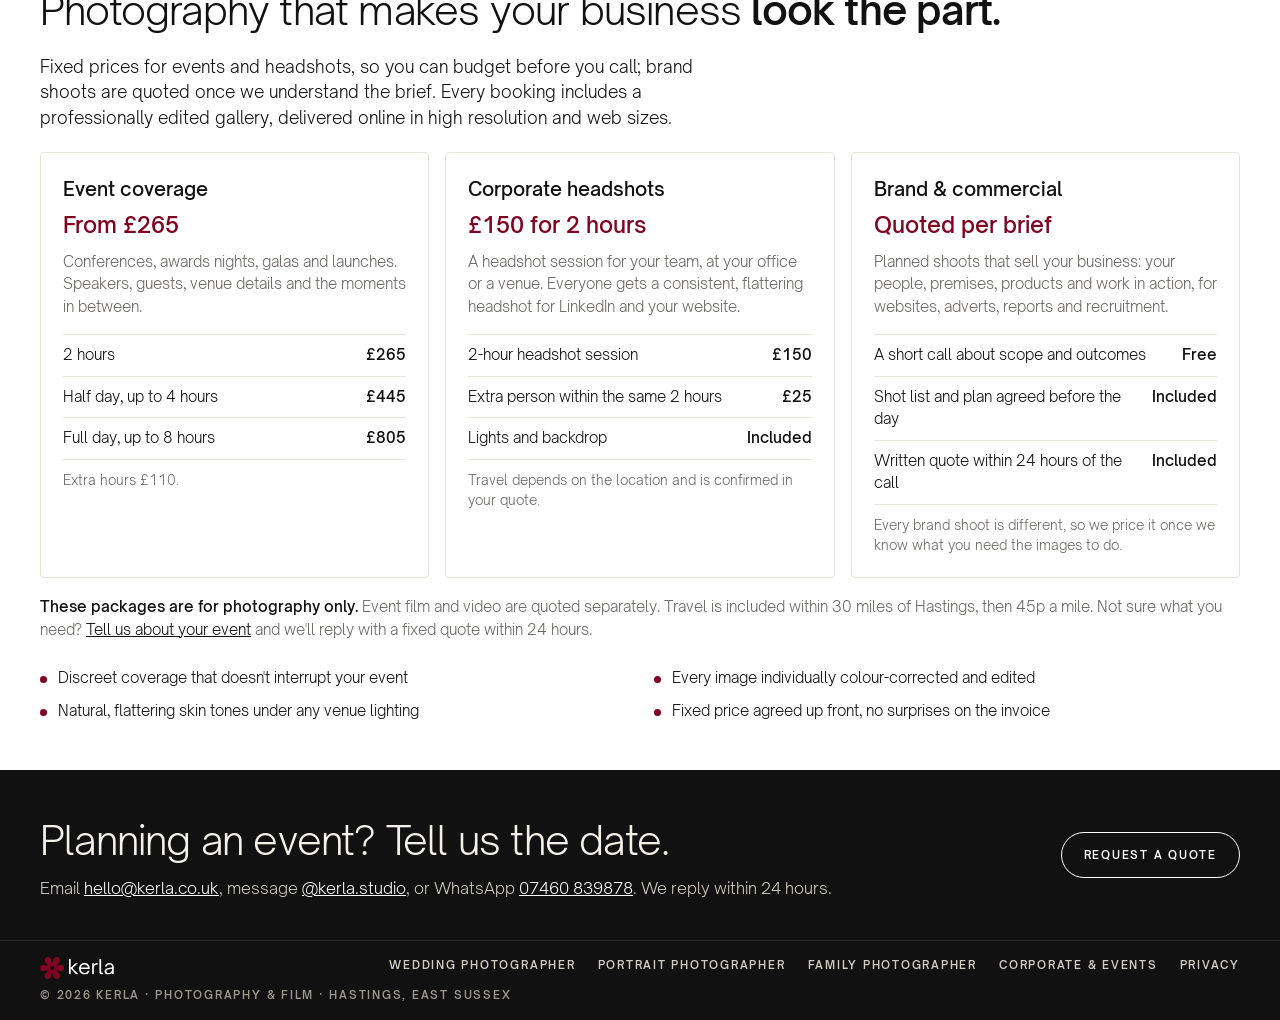
==== commit fded8b83: "Just engaged landing page, privacy notice, consent-gated Meta Pixel and Pinterest Tag hooks Co-Autho" ====
--- a/corporate-photographer-hastings/index.html
+++ b/corporate-photographer-hastings/index.html
@@ -2,8 +2,8 @@
 <html lang="en-GB">
 <head>
 <meta charset="utf-8">
-<script src="../assets/track.js?v=3"></script>
-<script src="../assets/chat.js?v=8" defer></script>
+<script src="../assets/track.js?v=4"></script>
+<script src="../assets/chat.js?v=9" defer></script>
 <meta name="viewport" content="width=device-width,initial-scale=1,viewport-fit=cover">
 <title>Corporate &amp; Event Photographer in Hastings, Sussex | Kerla</title>
 <meta name="description" content="Corporate and event photography in Hastings and across Sussex, Kent and London: conferences, awards dinners, galas, staff headshots and brand photography, edited to a polished, true-colour finish.">
@@ -155,7 +155,7 @@
 </section>
 </main>
 <footer class="foot">
-  <div class="wrap"><a class="wordmark" href="../" aria-label="Kerla home"><span class="mark"><svg class="lk-flower" aria-hidden="true"><use href="#lockup-flower"/></svg><svg class="lk-text" role="img" aria-label="kerla"><use href="#lockup-text"/></svg></span></a><nav class="foot-links" aria-label="Services"><a href="../wedding-photographer-hastings/">Wedding photographer</a><a href="../corporate-photographer-hastings/">Portrait photographer</a><a href="../family-photographer-hastings/">Family photographer</a><a href="../corporate-photographer-hastings/">Corporate &amp; events</a></nav><span>© 2026 Kerla · Photography &amp; film · Hastings, East Sussex</span></div>
+  <div class="wrap"><a class="wordmark" href="../" aria-label="Kerla home"><span class="mark"><svg class="lk-flower" aria-hidden="true"><use href="#lockup-flower"/></svg><svg class="lk-text" role="img" aria-label="kerla"><use href="#lockup-text"/></svg></span></a><nav class="foot-links" aria-label="Services"><a href="../wedding-photographer-hastings/">Wedding photographer</a><a href="../corporate-photographer-hastings/">Portrait photographer</a><a href="../family-photographer-hastings/">Family photographer</a><a href="../corporate-photographer-hastings/">Corporate &amp; events</a><a href="../privacy/">Privacy</a></nav><span>© 2026 Kerla · Photography &amp; film · Hastings, East Sussex</span></div>
 </footer>
 <script>
 const isImg=t=>t&&(t.tagName==="IMG"||(t.closest&&t.closest(".ph,.photo")));
